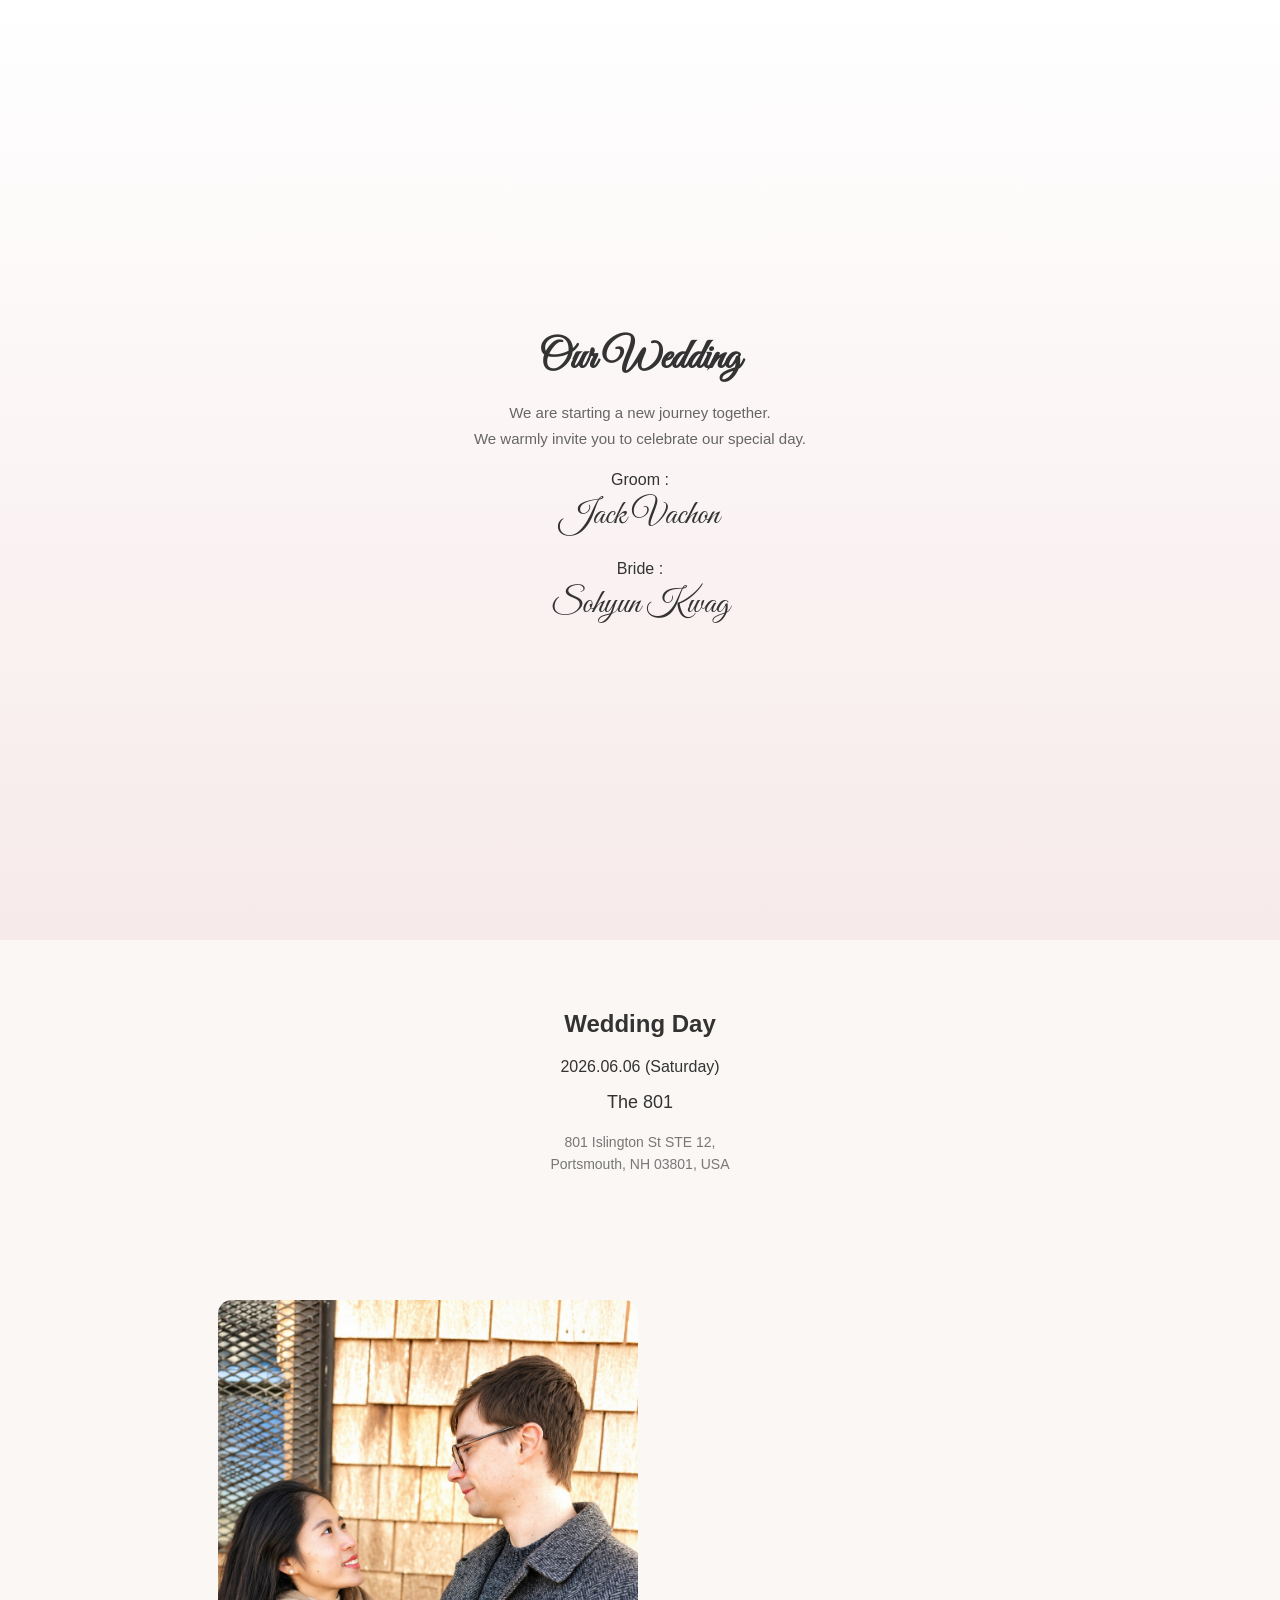
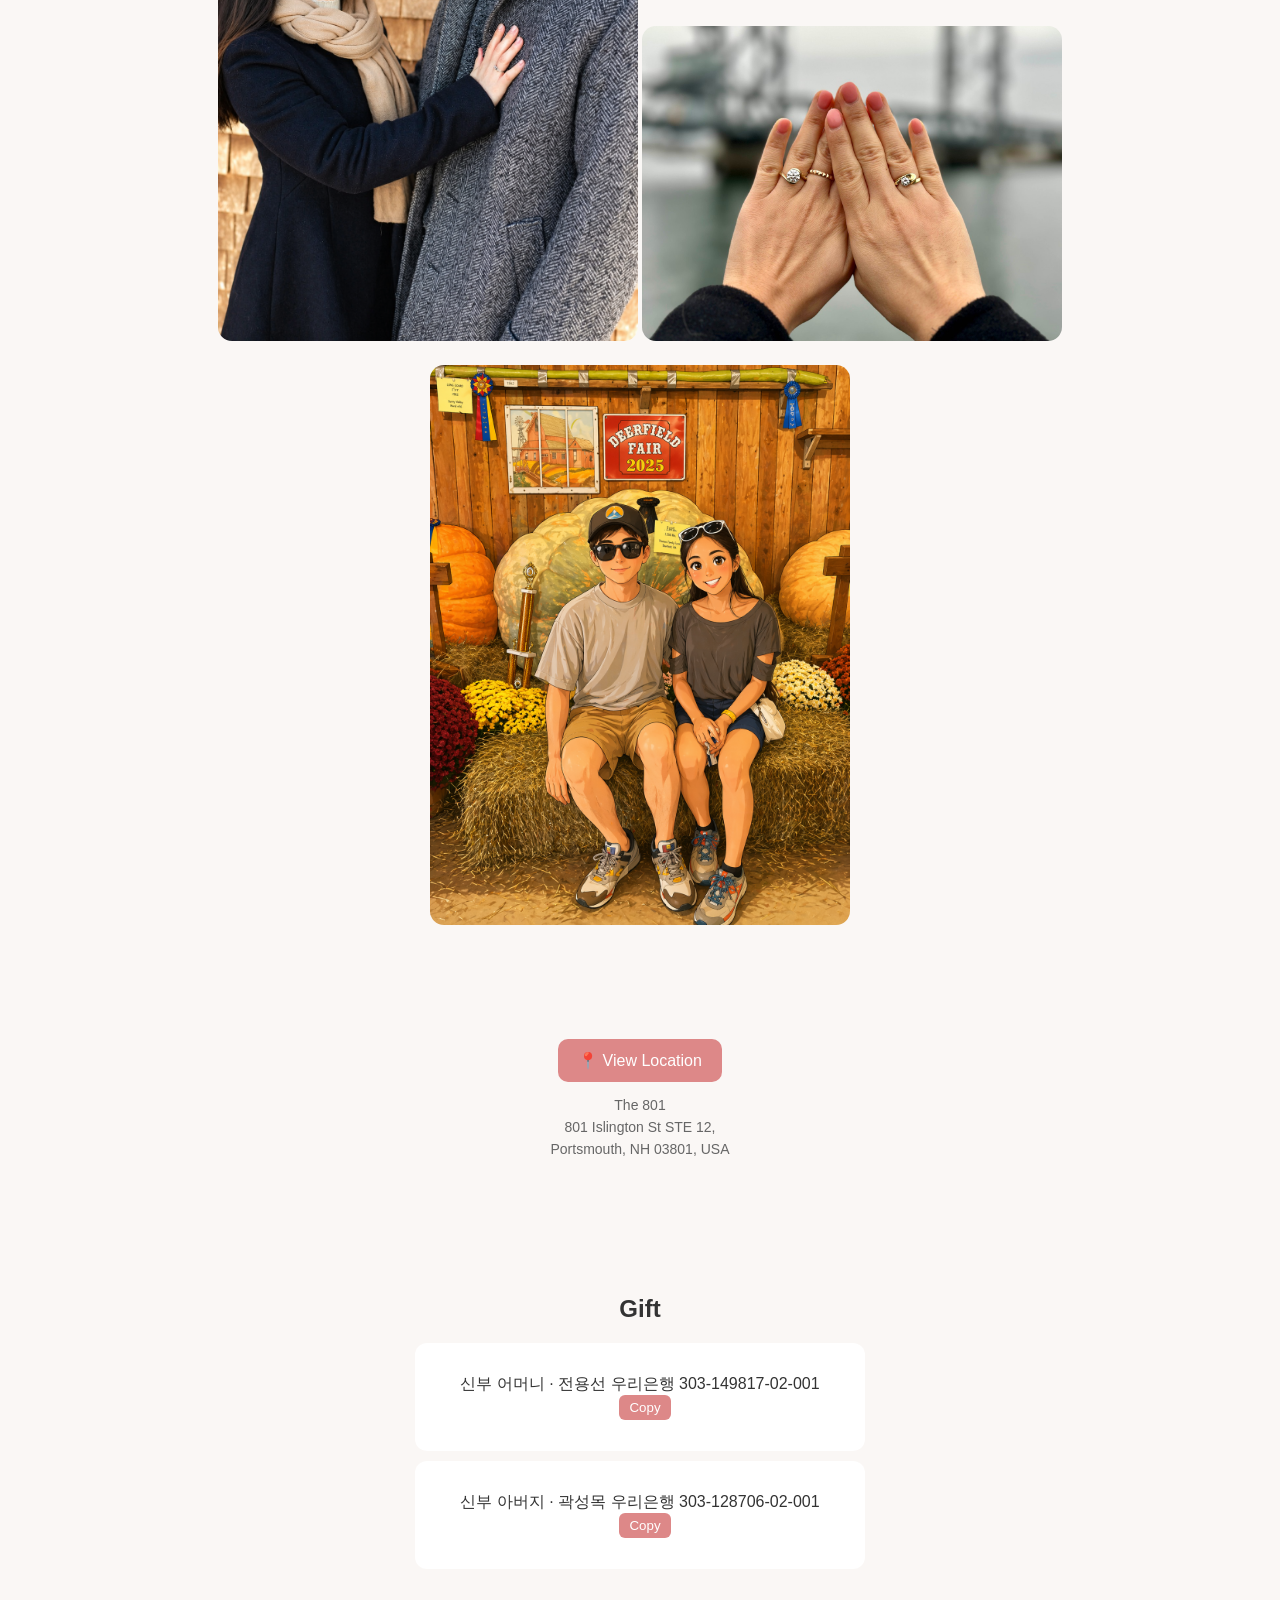
==== index.html @ 5848651d "change picture" ====
<!DOCTYPE html>
<html lang="ko">
<head>
  <meta charset="UTF-8">
  <meta name="viewport" content="width=device-width, initial-scale=1.0">
  <title>Wedding Invitation</title>

  <!-- Fonts -->
  <link href="https://fonts.googleapis.com/css2?family=Great+Vibes&family=Playfair+Display&display=swap" rel="stylesheet">

  <link rel="stylesheet" href="style.css">
</head>

<body>

  <!-- HERO -->
  <section class="hero">
    <div class="hero-content">
      <h1 class="script">Our Wedding</h1>

      <p class="invite-text">
        We are starting a new journey together.<br>
        We warmly invite you to celebrate our special day.
      </p>

      <p class="names">
        Groom : <span class="eng-name">Jack Vachon</span><br>
        Bride : <span class="eng-name">Sohyun Kwag</span>
      </p>
    </div>
  </section>

  <!-- INFO -->
  <section class="section">
    <h2>Wedding Day</h2>
    <p class="date">2026.06.06 (Saturday)</p>
    <p class="place">The 801</p>
    <p class="address">
      801 Islington St STE 12,<br>
      Portsmouth, NH 03801, USA
    </p>
  </section>

  <!-- GALLERY -->
  <section class="section gallery">
    <img src="images/jacknsohyun2.png">
    <img src="images/sohyun ring.jpg">
    <img src="images/AI character.png">
  </section>

  <!-- MAP -->
  <section class="section">
    <a class="btn"
       href="https://maps.app.goo.gl/zrXBLZzSwCyiSZcTA"
       target="_blank">
      📍 View Location
    </a>
    <p class="map-text">
      The 801<br>
      801 Islington St STE 12,<br>
      Portsmouth, NH 03801, USA
    </p>
  </section>

  <!-- BANK -->
  <section class="section bank">

    <h2>Gift</h2>

    <div class="card">
      <p>신부 어머니 · 전용선 우리은행 303-149817-02-001
        <button onclick="copyText('전용선 우리은행 303-149817-02-001')">Copy</button>
      </p>
    </div>

    <div class="card">
      <p>신부 아버지 · 곽성목 우리은행 303-128706-02-001
        <button onclick="copyText('곽성목 우리은행 303-128706-02-001')">Copy</button>
      </p>
    </div>

  </section>

  <!-- SCRIPT -->
  <script>
    function copyText(text) {
      navigator.clipboard.writeText(text)
        .then(() => alert("Copied 💳"));
    }
  </script>

</body>
</html>
---- style.css ----
body {
  margin: 0;
  font-family: -apple-system, sans-serif;
  background: #faf7f5;
  color: #333;
}

/* HERO */
.hero {
  height: 100vh;
  display: flex;
  align-items: center;
  justify-content: center;
  text-align: center;
  background: linear-gradient(to bottom, #fff, #f7eaea);
  padding: 20px;
}

.script {
  font-family: 'Great Vibes', cursive;
  font-size: 42px;
  margin-bottom: 10px;
}

.invite-text {
  font-size: 15px;
  line-height: 1.7;
  color: #666;
}

/* Names */
.names {
  margin-top: 20px;
  font-size: 16px;
}

.eng-name {
  font-family: 'Great Vibes', cursive;
  font-size: 34px;
  display: block;
  margin: 5px 0;
}

/* Sections */
.section {
  padding: 50px 20px;
  text-align: center;
}

/* Text */
.date {
  font-size: 16px;
  font-weight: 500;
}

.place {
  font-size: 18px;
  margin-top: 5px;
}

.address {
  font-size: 14px;
  color: #777;
  margin-top: 10px;
  line-height: 1.6;
}

/* Gallery */
.gallery img {
  width: 100%;
  max-width: 420px;
  border-radius: 14px;
  margin: 10px 0;
}

/* Button */
.btn {
  display: inline-block;
  padding: 12px 20px;
  background: #d88;
  color: white;
  border-radius: 10px;
  text-decoration: none;
}

/* Bank */
.bank .card {
  background: #fff;
  padding: 15px;
  margin: 10px auto;
  border-radius: 12px;
  max-width: 420px;
}

.bank button {
  margin-left: 10px;
  padding: 5px 10px;
  border: none;
  background: #d88;
  color: white;
  border-radius: 6px;
}

.map-text {
  margin-top: 12px;
  font-size: 14px;
  color: #666;
  line-height: 1.6;
}
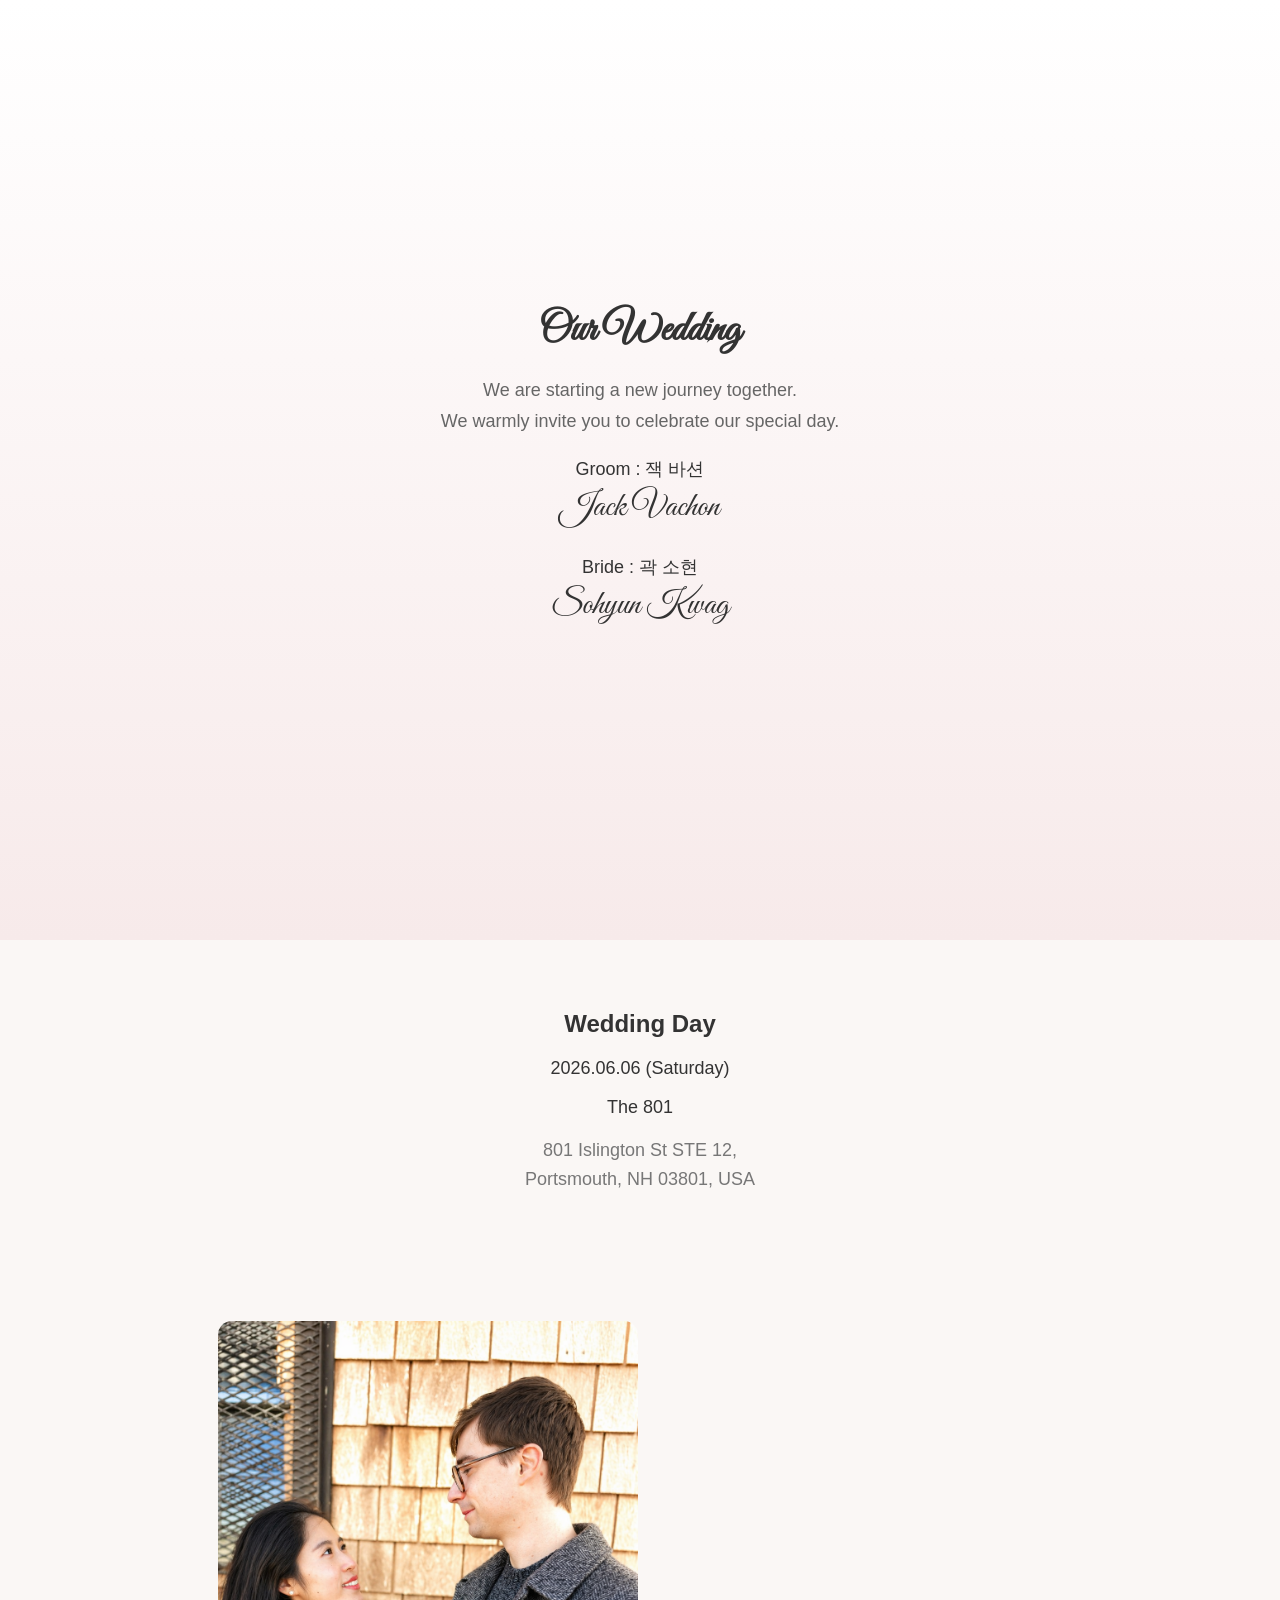
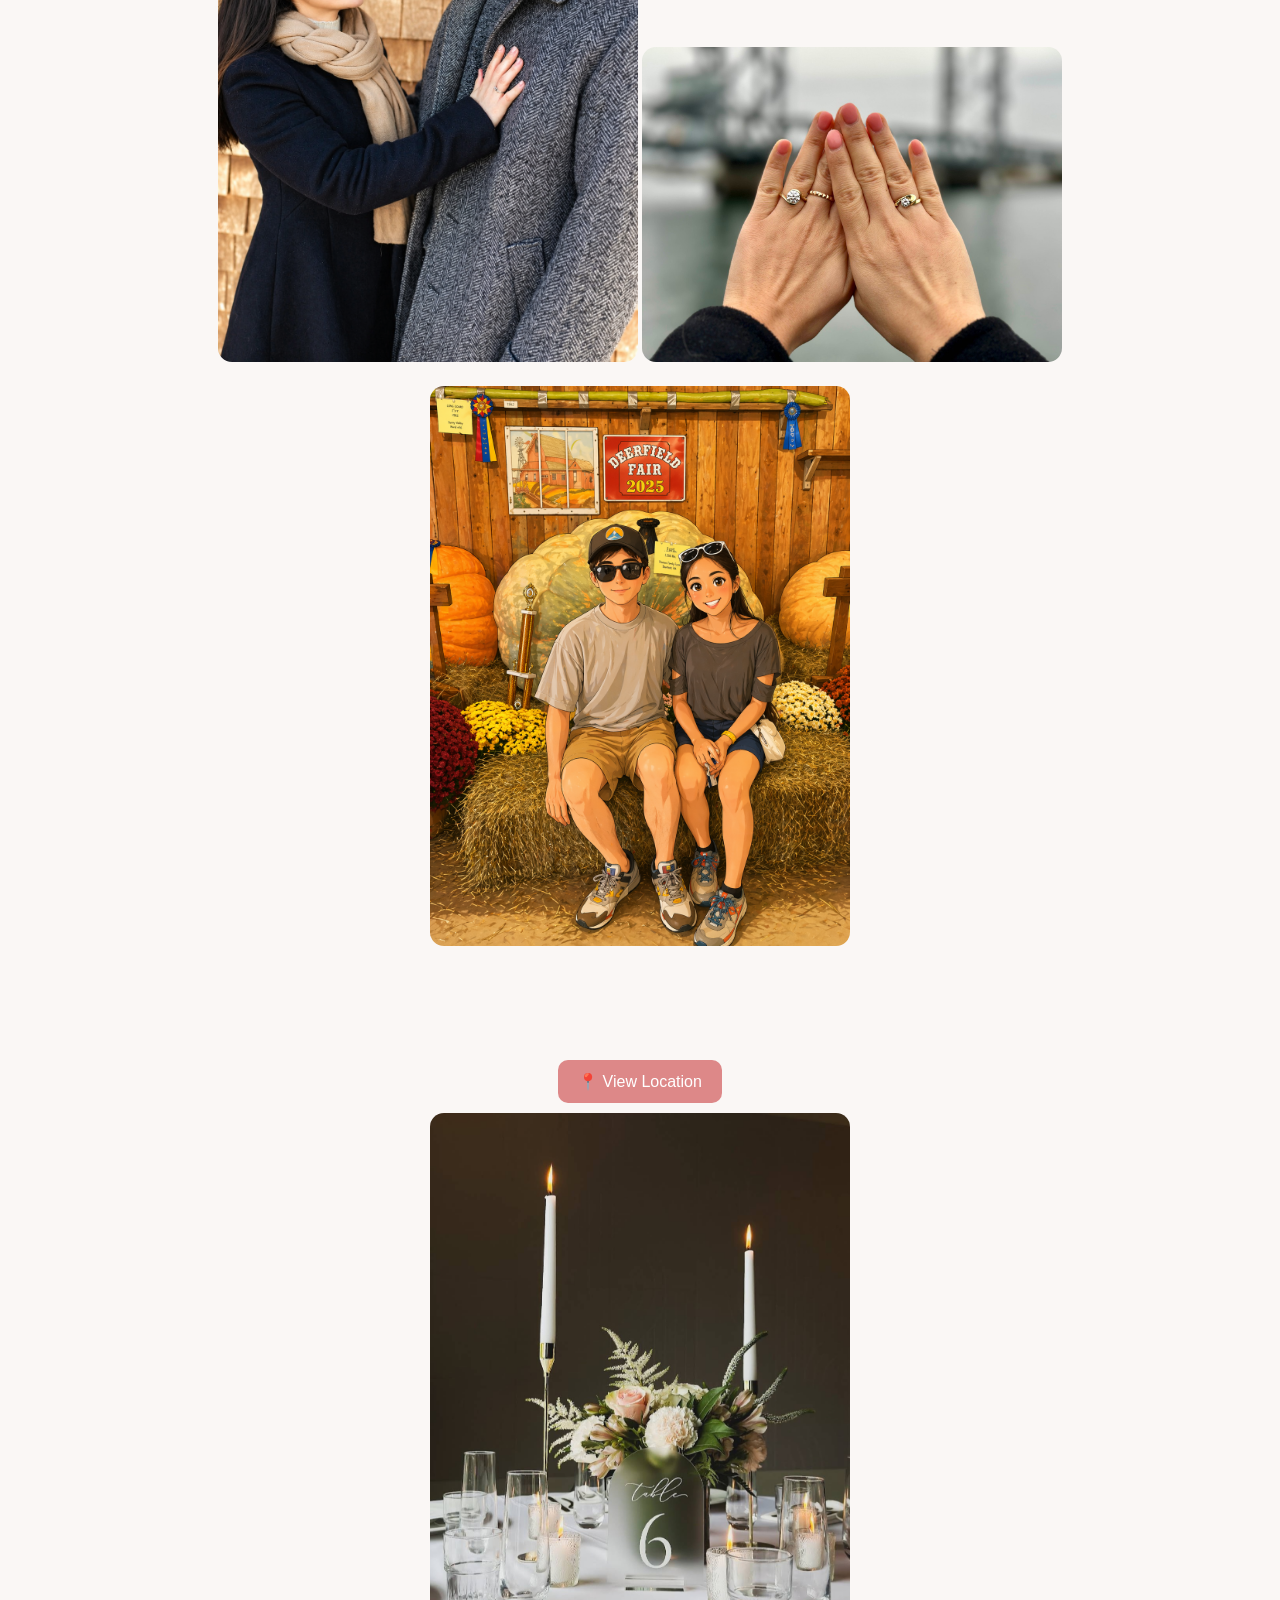
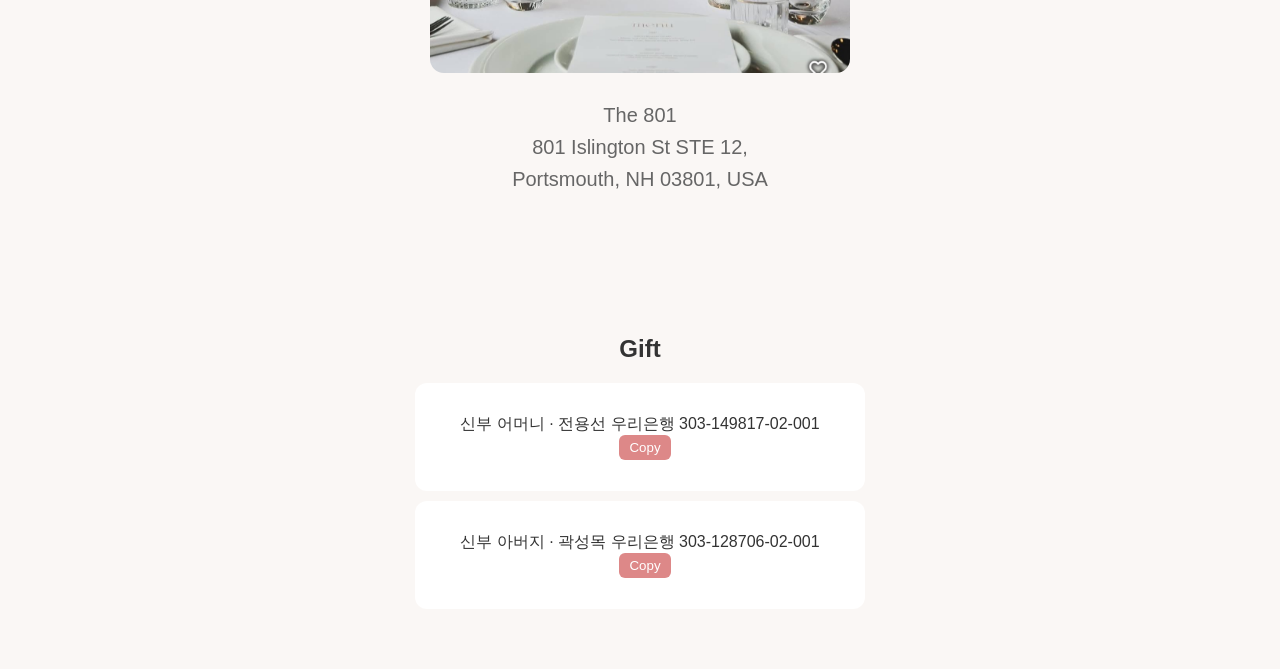
==== commit 2f0e1e9f: "change picture" ====
--- a/index.html
+++ b/index.html
@@ -24,8 +24,8 @@
       </p>
 
       <p class="names">
-        Groom : <span class="eng-name">Jack Vachon</span><br>
-        Bride : <span class="eng-name">Sohyun Kwag</span>
+        Groom : 잭 바션<span class="eng-name">Jack Vachon</span><br>
+        Bride :  곽 소현<span class="eng-name">Sohyun Kwag</span><br>
       </p>
     </div>
   </section>
@@ -55,6 +55,11 @@
        target="_blank">
       📍 View Location
     </a>
+ <!-- 이미지 2장 추가 -->
+  <div class="gallery">
+    <img src="images/the801-1.jpg">
+  </div>
+
     <p class="map-text">
       The 801<br>
       801 Islington St STE 12,<br>
--- a/style.css
+++ b/style.css
@@ -23,7 +23,7 @@
 }
 
 .invite-text {
-  font-size: 15px;
+  font-size: 18px;
   line-height: 1.7;
   color: #666;
 }
@@ -31,7 +31,7 @@
 /* Names */
 .names {
   margin-top: 20px;
-  font-size: 16px;
+  font-size: 18px;
 }
 
 .eng-name {
@@ -49,7 +49,7 @@
 
 /* Text */
 .date {
-  font-size: 16px;
+  font-size: 18px;
   font-weight: 500;
 }
 
@@ -59,7 +59,7 @@
 }
 
 .address {
-  font-size: 14px;
+  font-size: 18px;
   color: #777;
   margin-top: 10px;
   line-height: 1.6;
@@ -103,7 +103,21 @@
 
 .map-text {
   margin-top: 12px;
-  font-size: 14px;
+  font-size: 20px;
   color: #666;
   line-height: 1.6;
+}
+
+.map-images {
+  display: flex;
+  gap: 10px;
+  margin: 15px 0;
+  text-align: center;
+}
+
+.map-img img {
+  width: 100%;
+  max-width: 420px;
+  border-radius: 14px;
+  margin: 10px 0;
 }
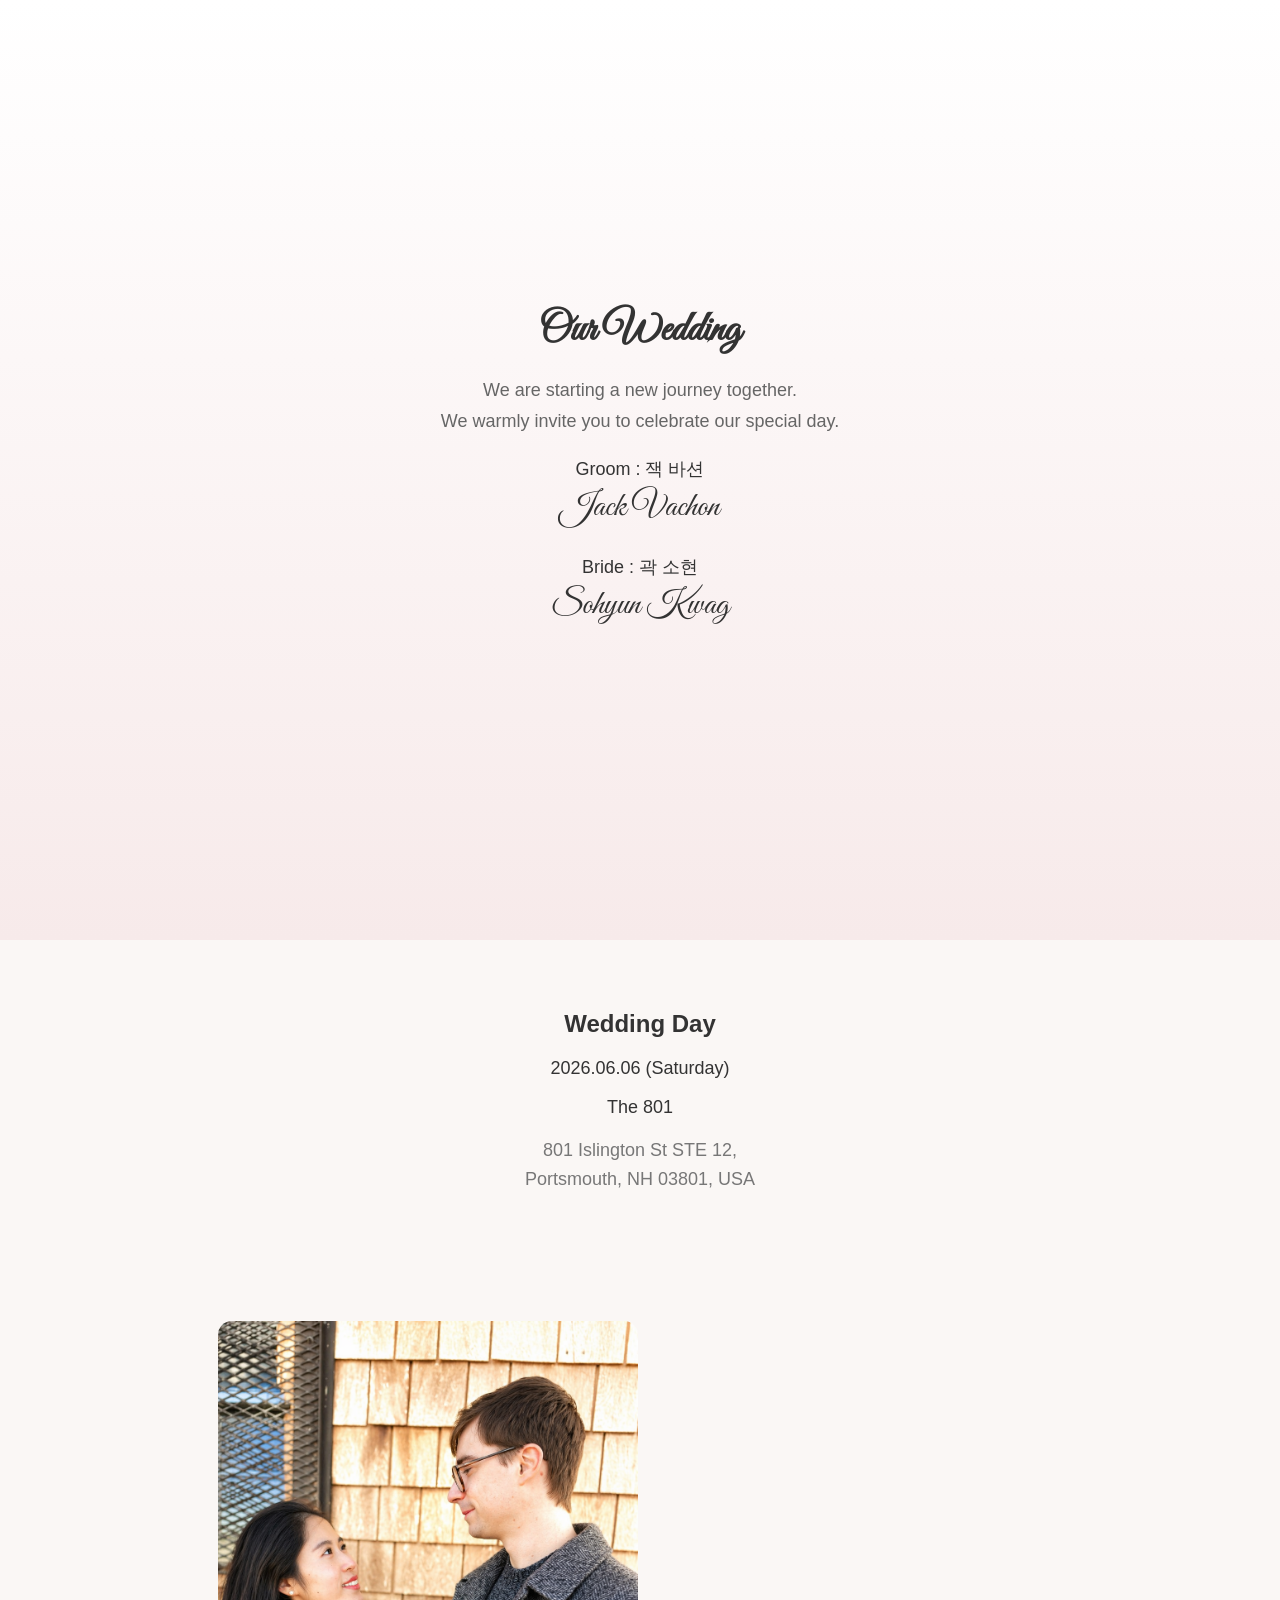
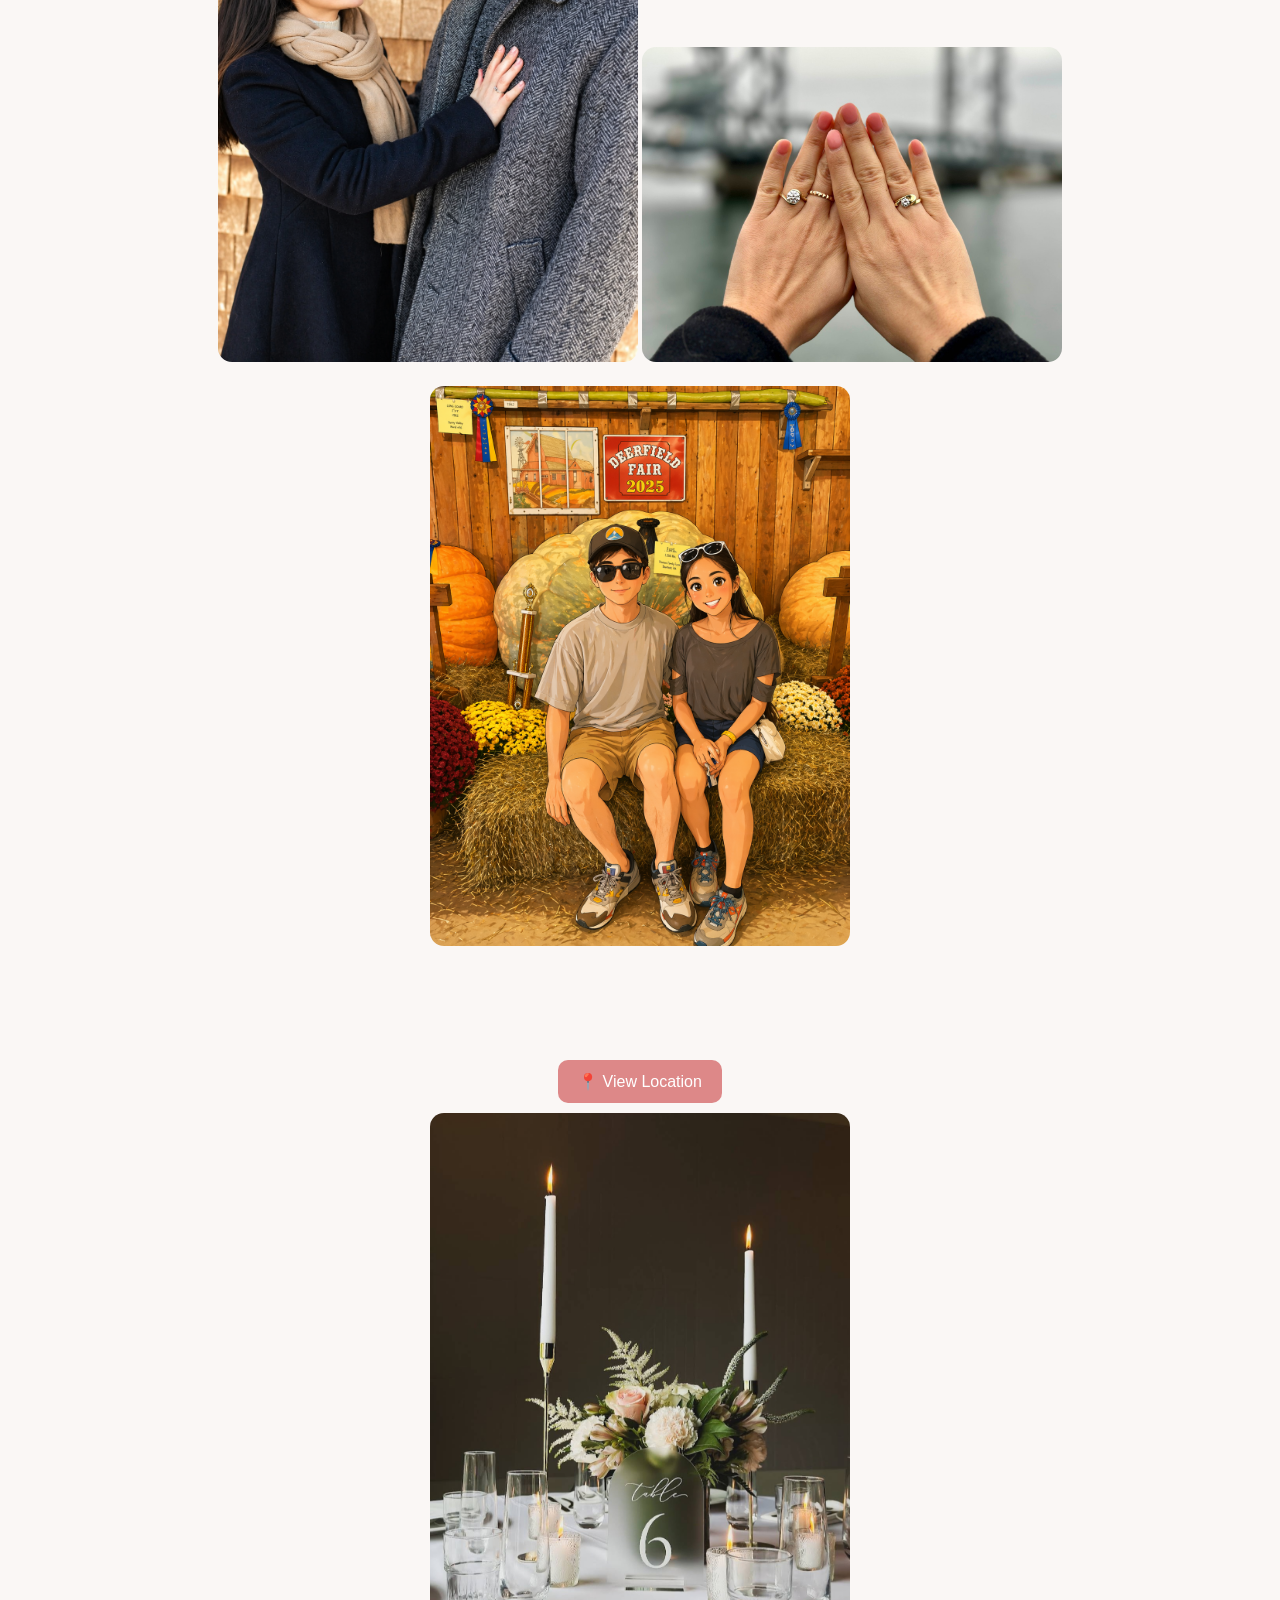
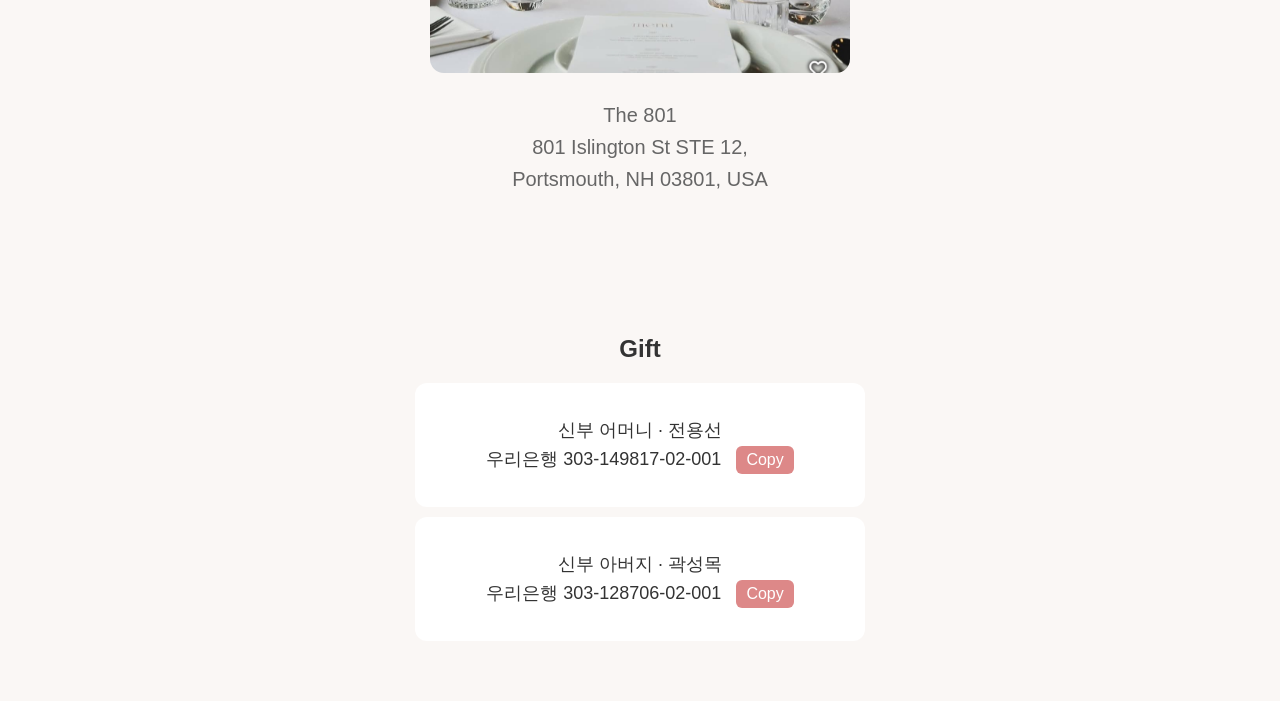
==== commit e5c55083: "bank text" ====
--- a/index.html
+++ b/index.html
@@ -73,14 +73,14 @@
     <h2>Gift</h2>
 
     <div class="card">
-      <p>신부 어머니 · 전용선 우리은행 303-149817-02-001
-        <button onclick="copyText('전용선 우리은행 303-149817-02-001')">Copy</button>
+      <p>신부 어머니 · 전용선 <br>우리은행 303-149817-02-001
+        <button onclick="copyText('우리은행 303-149817-02-001')">Copy</button>
       </p>
     </div>
 
     <div class="card">
-      <p>신부 아버지 · 곽성목 우리은행 303-128706-02-001
-        <button onclick="copyText('곽성목 우리은행 303-128706-02-001')">Copy</button>
+      <p>신부 아버지 · 곽성목 <br>우리은행 303-128706-02-001
+        <button onclick="copyText('우리은행 303-128706-02-001')">Copy</button>
       </p>
     </div>
 
--- a/style.css
+++ b/style.css
@@ -92,6 +92,11 @@
   max-width: 420px;
 }
 
+.bank .card p {
+  font-size: clamp(14px, 2.5vw, 18px); /* 👈 추가 */
+  line-height: 1.6; /* 👈 가독성 */
+}
+
 .bank button {
   margin-left: 10px;
   padding: 5px 10px;
@@ -99,6 +104,7 @@
   background: #d88;
   color: white;
   border-radius: 6px;
+  font-size: clamp(12px, 2vw, 16px); /* 👈 추가 */
 }
 
 .map-text {
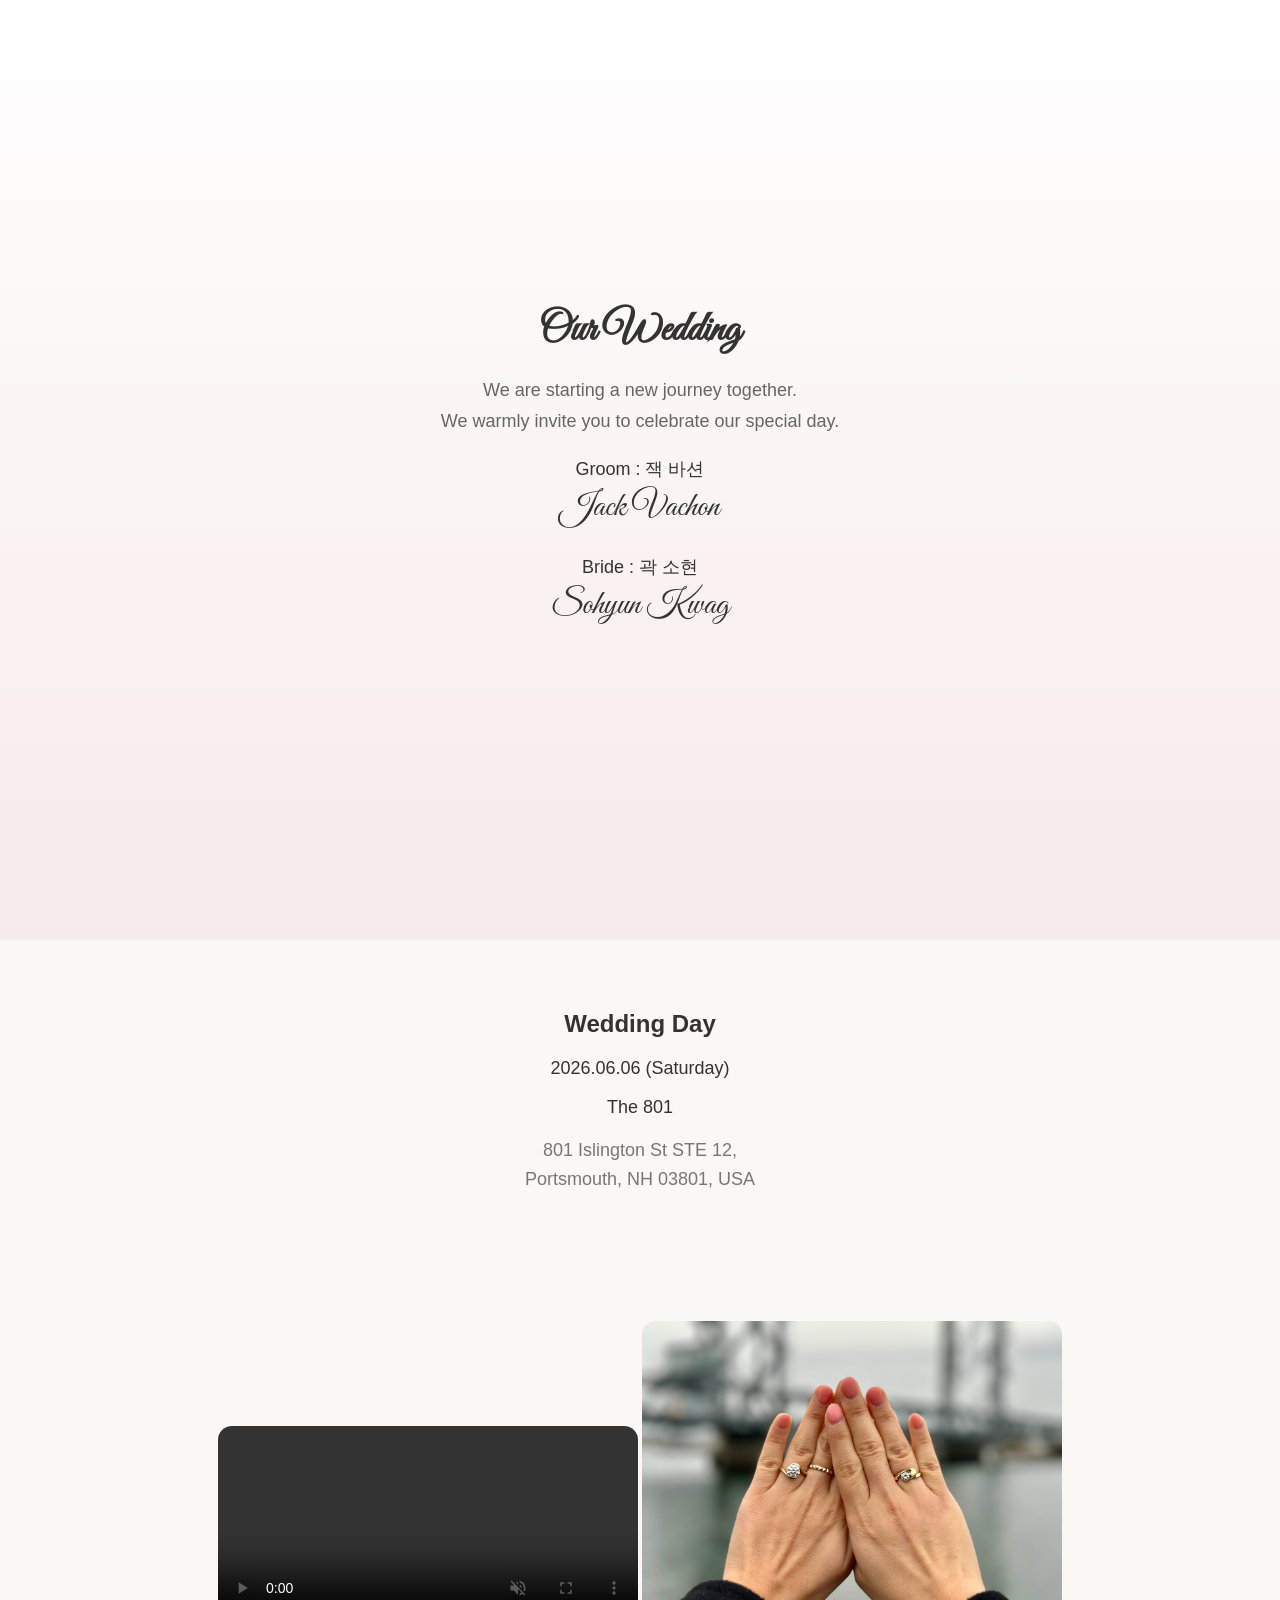
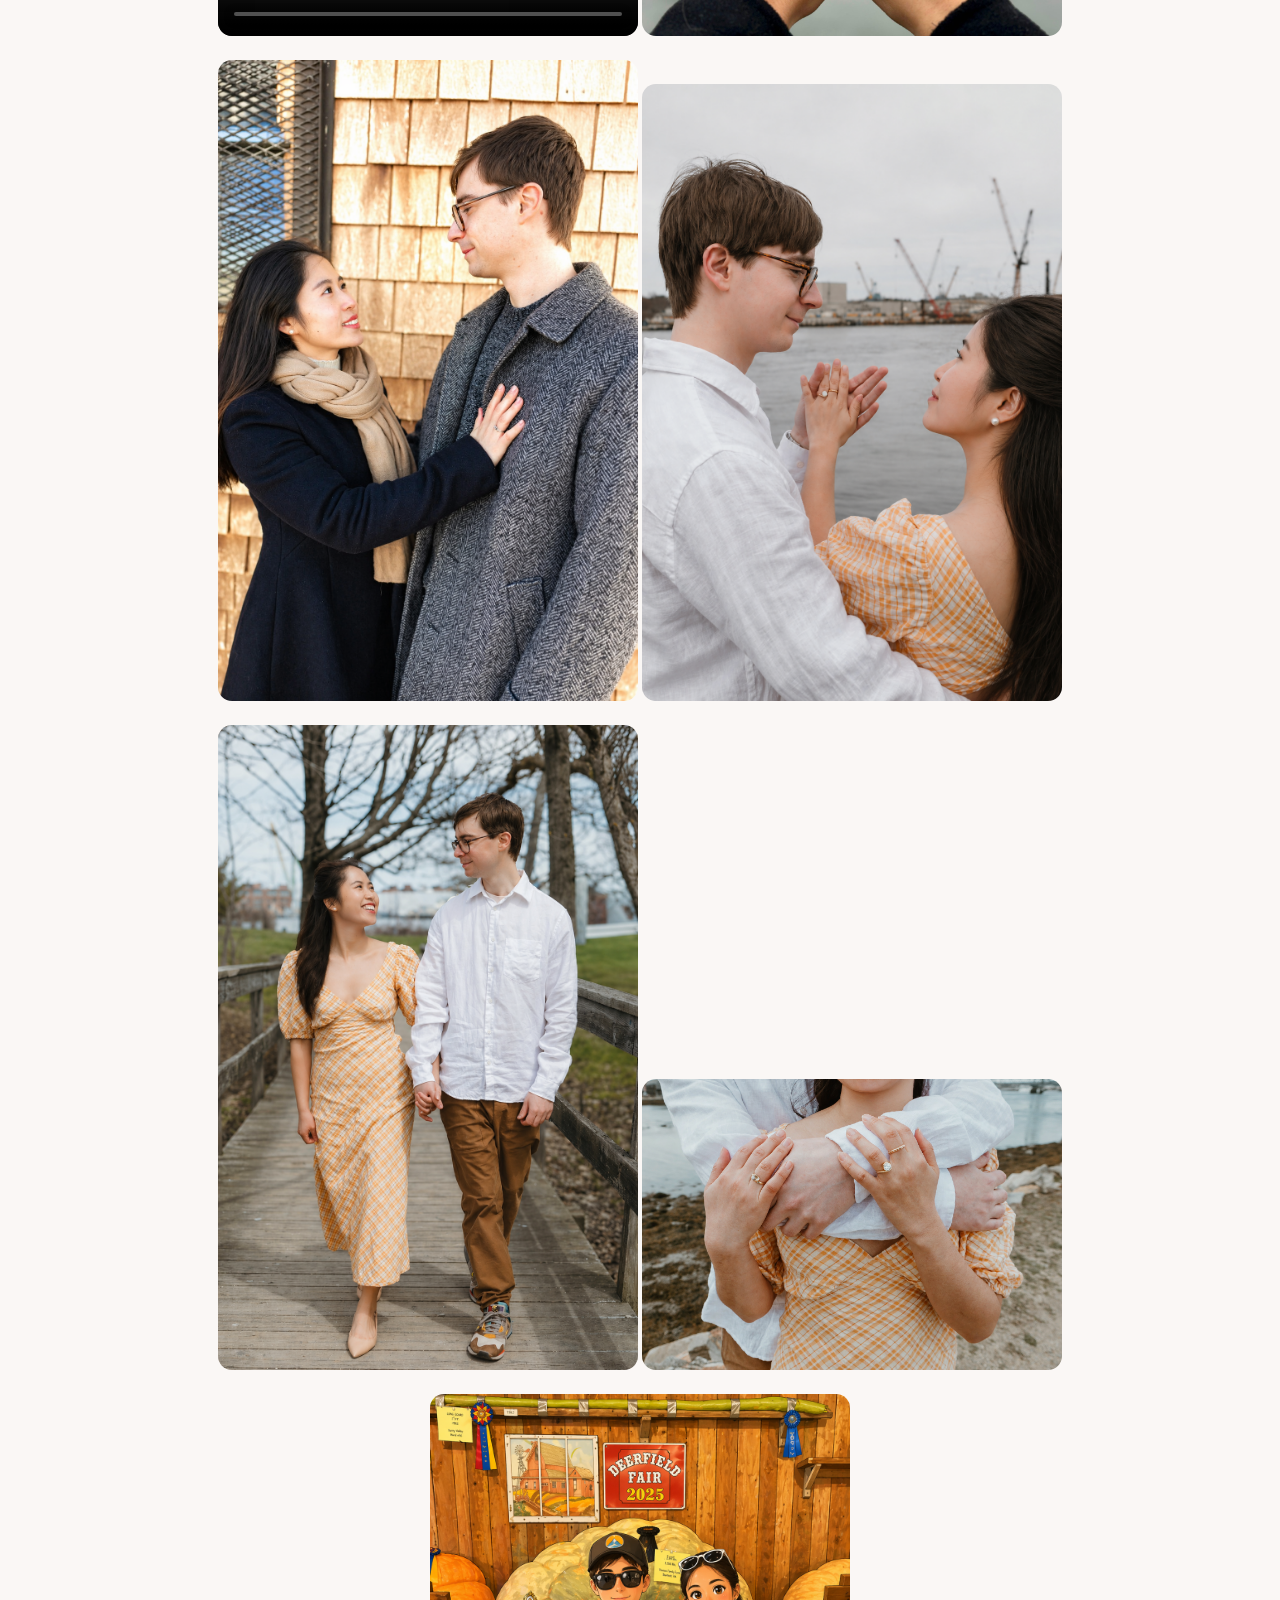
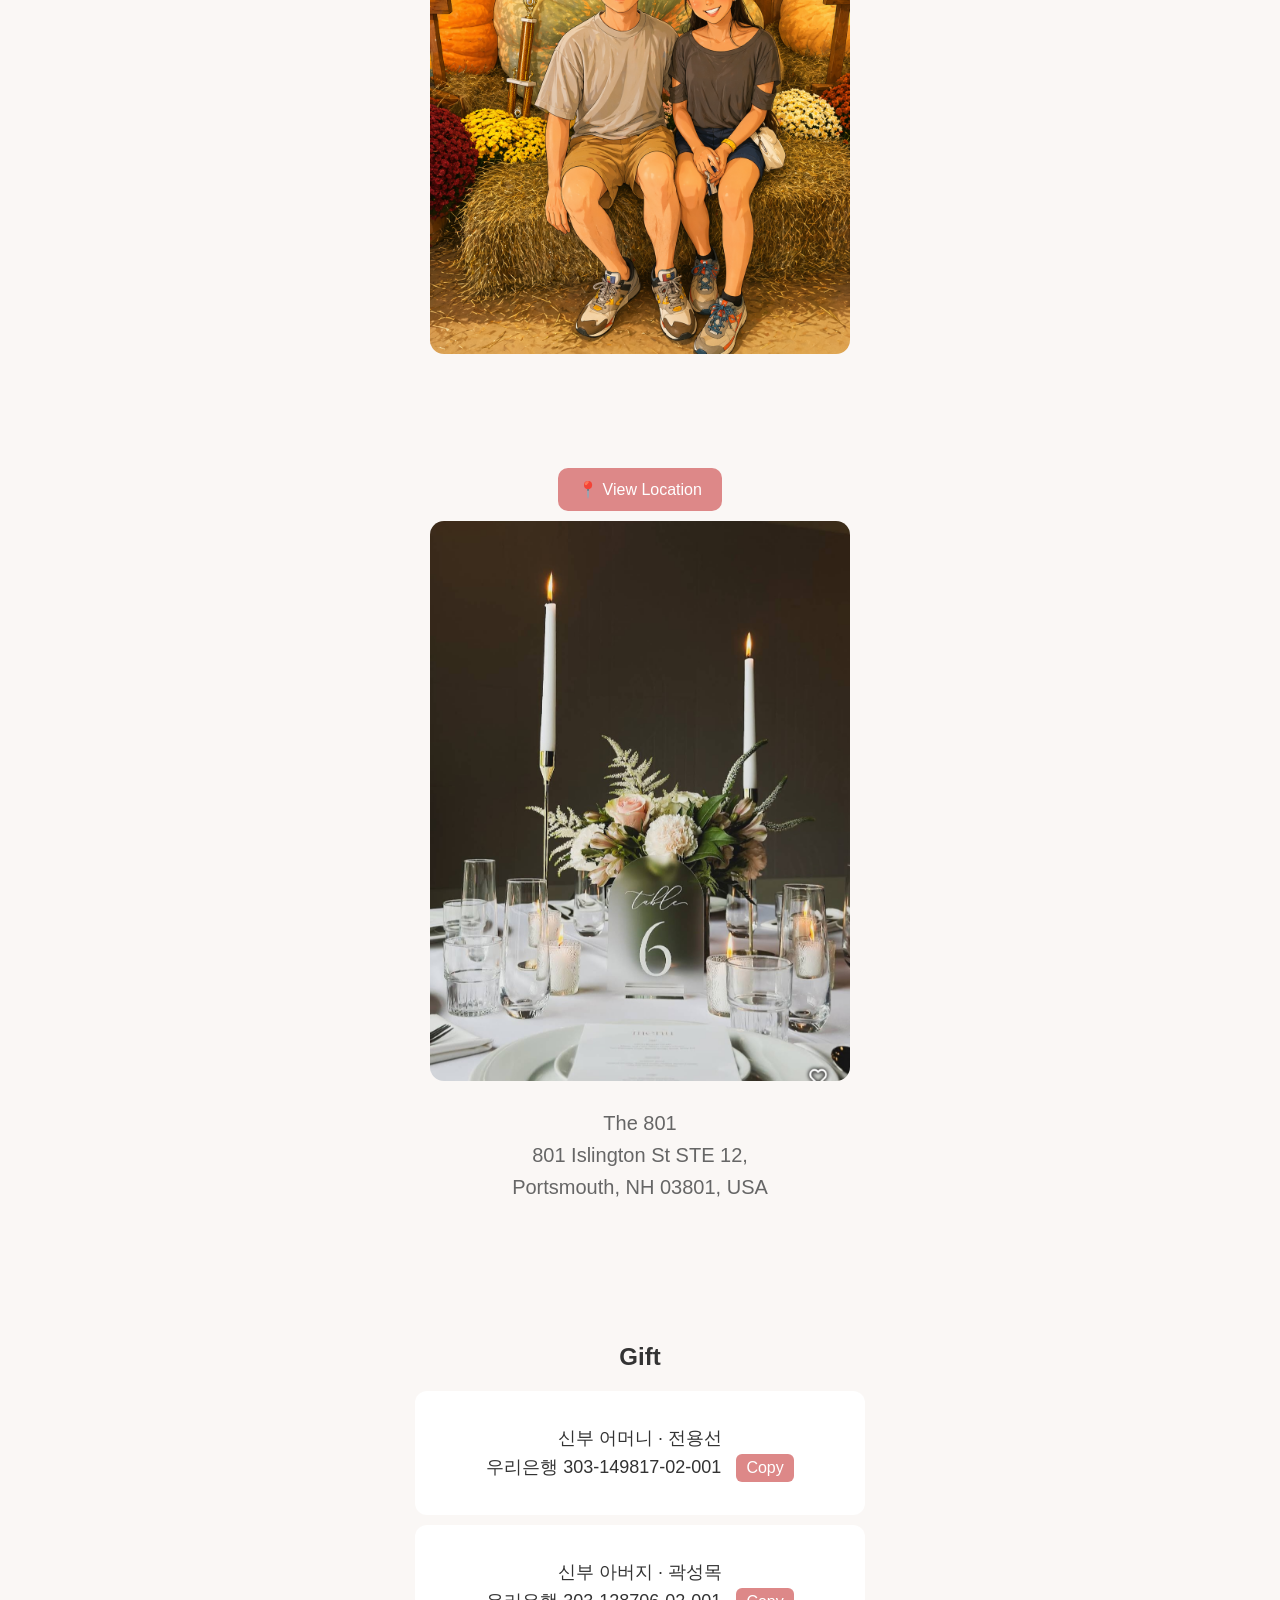
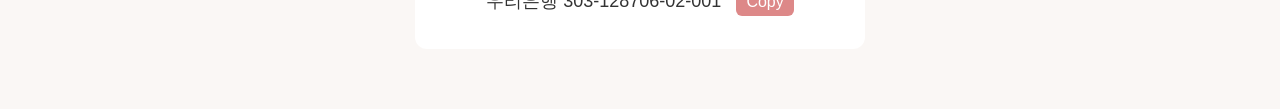
==== commit e8b133c9: "add video" ====
--- a/index.html
+++ b/index.html
@@ -25,7 +25,7 @@
 
       <p class="names">
         Groom : 잭 바션<span class="eng-name">Jack Vachon</span><br>
-        Bride :  곽 소현<span class="eng-name">Sohyun Kwag</span><br>
+        Bride : 곽 소현<span class="eng-name">Sohyun Kwag</span><br>
       </p>
     </div>
   </section>
@@ -43,8 +43,15 @@
 
   <!-- GALLERY -->
   <section class="section gallery">
+    <video id="weddingVideo" autoplay muted playsinline controls onclick="this.play()" style="cursor:pointer;">
+      <source src="images/wedding.mp4" type="video/mp4">
+    </video>
+
+    <img src="images/sohyun ring.jpg">
     <img src="images/jacknsohyun2.png">
-    <img src="images/sohyun ring.jpg">
+    <img src="images/2.png">
+    <img src="images/3.png">
+    <img src="images/4.png">
     <img src="images/AI character.png">
   </section>
 
@@ -55,10 +62,10 @@
        target="_blank">
       📍 View Location
     </a>
- <!-- 이미지 2장 추가 -->
-  <div class="gallery">
-    <img src="images/the801-1.jpg">
-  </div>
+
+    <div class="gallery">
+      <img src="images/the801-1.jpg">
+    </div>
 
     <p class="map-text">
       The 801<br>
@@ -86,12 +93,34 @@
 
   </section>
 
+  <!-- 🎵 배경음악 -->
+  <audio id="bgm" loop>
+    <source src="music/wedding.mp3" type="audio/mpeg">
+  </audio>
+
   <!-- SCRIPT -->
   <script>
     function copyText(text) {
       navigator.clipboard.writeText(text)
         .then(() => alert("Copied 💳"));
     }
+
+    const bgm = document.getElementById('bgm');
+    const video = document.getElementById('weddingVideo');
+
+    // 첫 터치 시 배경음악 재생
+    document.addEventListener('click', () => {
+      if (bgm.paused) {
+        bgm.play();
+      }
+    }, { once: true });
+
+    // 영상 터치 시도 음악 시작 (보조)
+    video.addEventListener('click', () => {
+      if (bgm.paused) {
+        bgm.play();
+      }
+    }, { once: true });
   </script>
 
 </body>
--- a/style.css
+++ b/style.css
@@ -66,7 +66,8 @@
 }
 
 /* Gallery */
-.gallery img {
+.gallery img,
+.gallery video {
   width: 100%;
   max-width: 420px;
   border-radius: 14px;
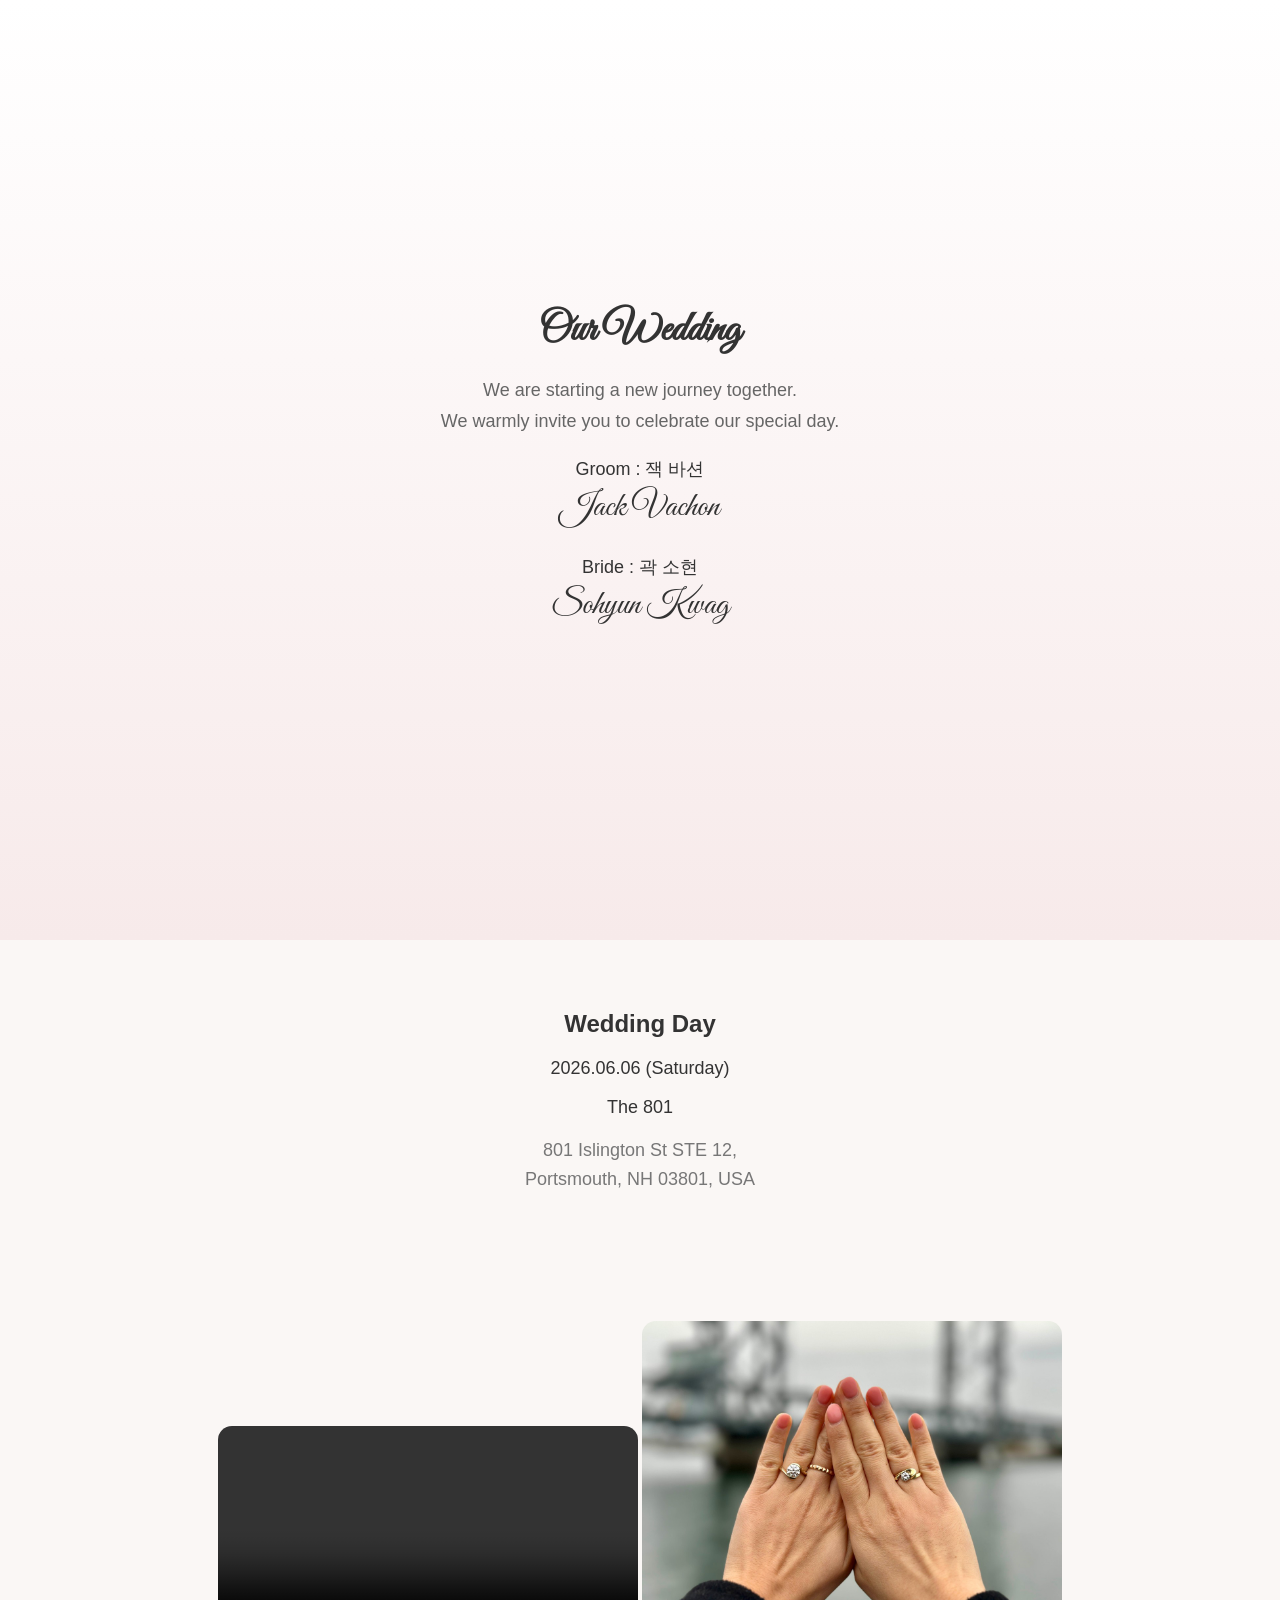
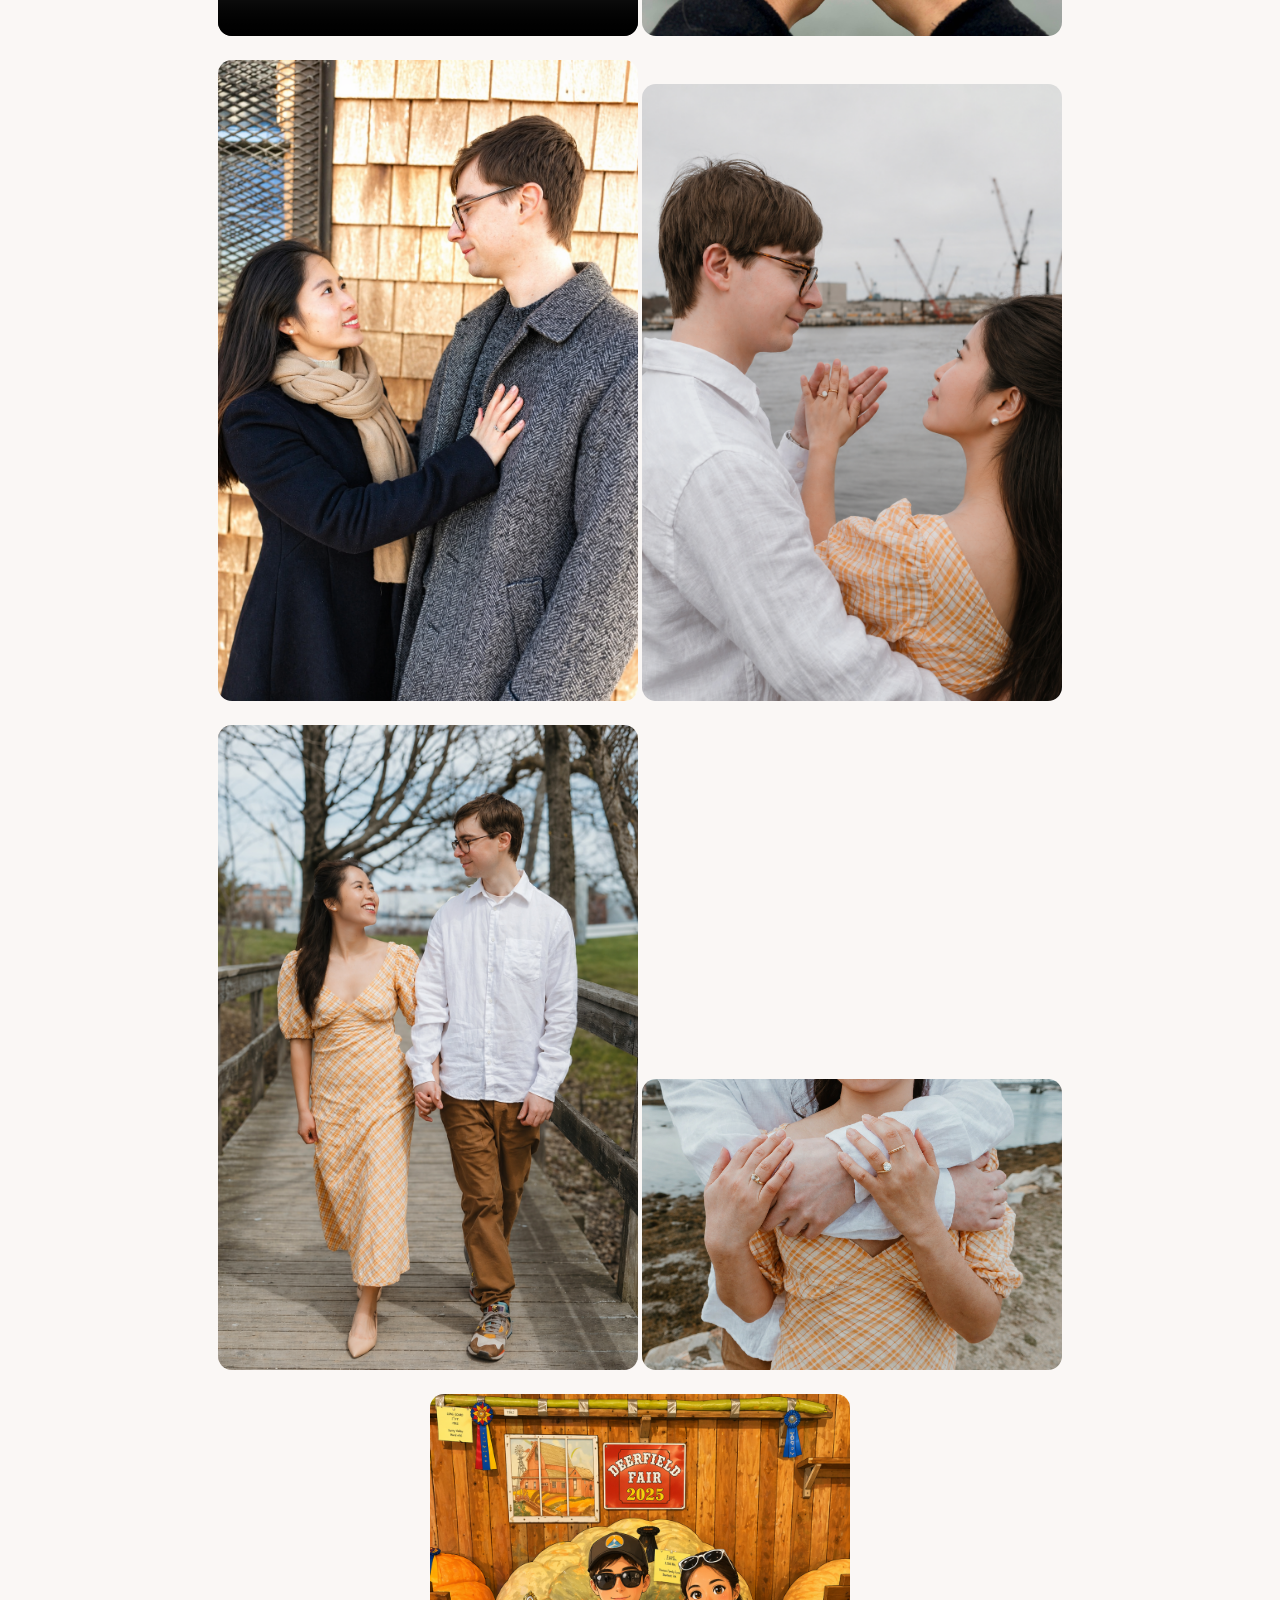
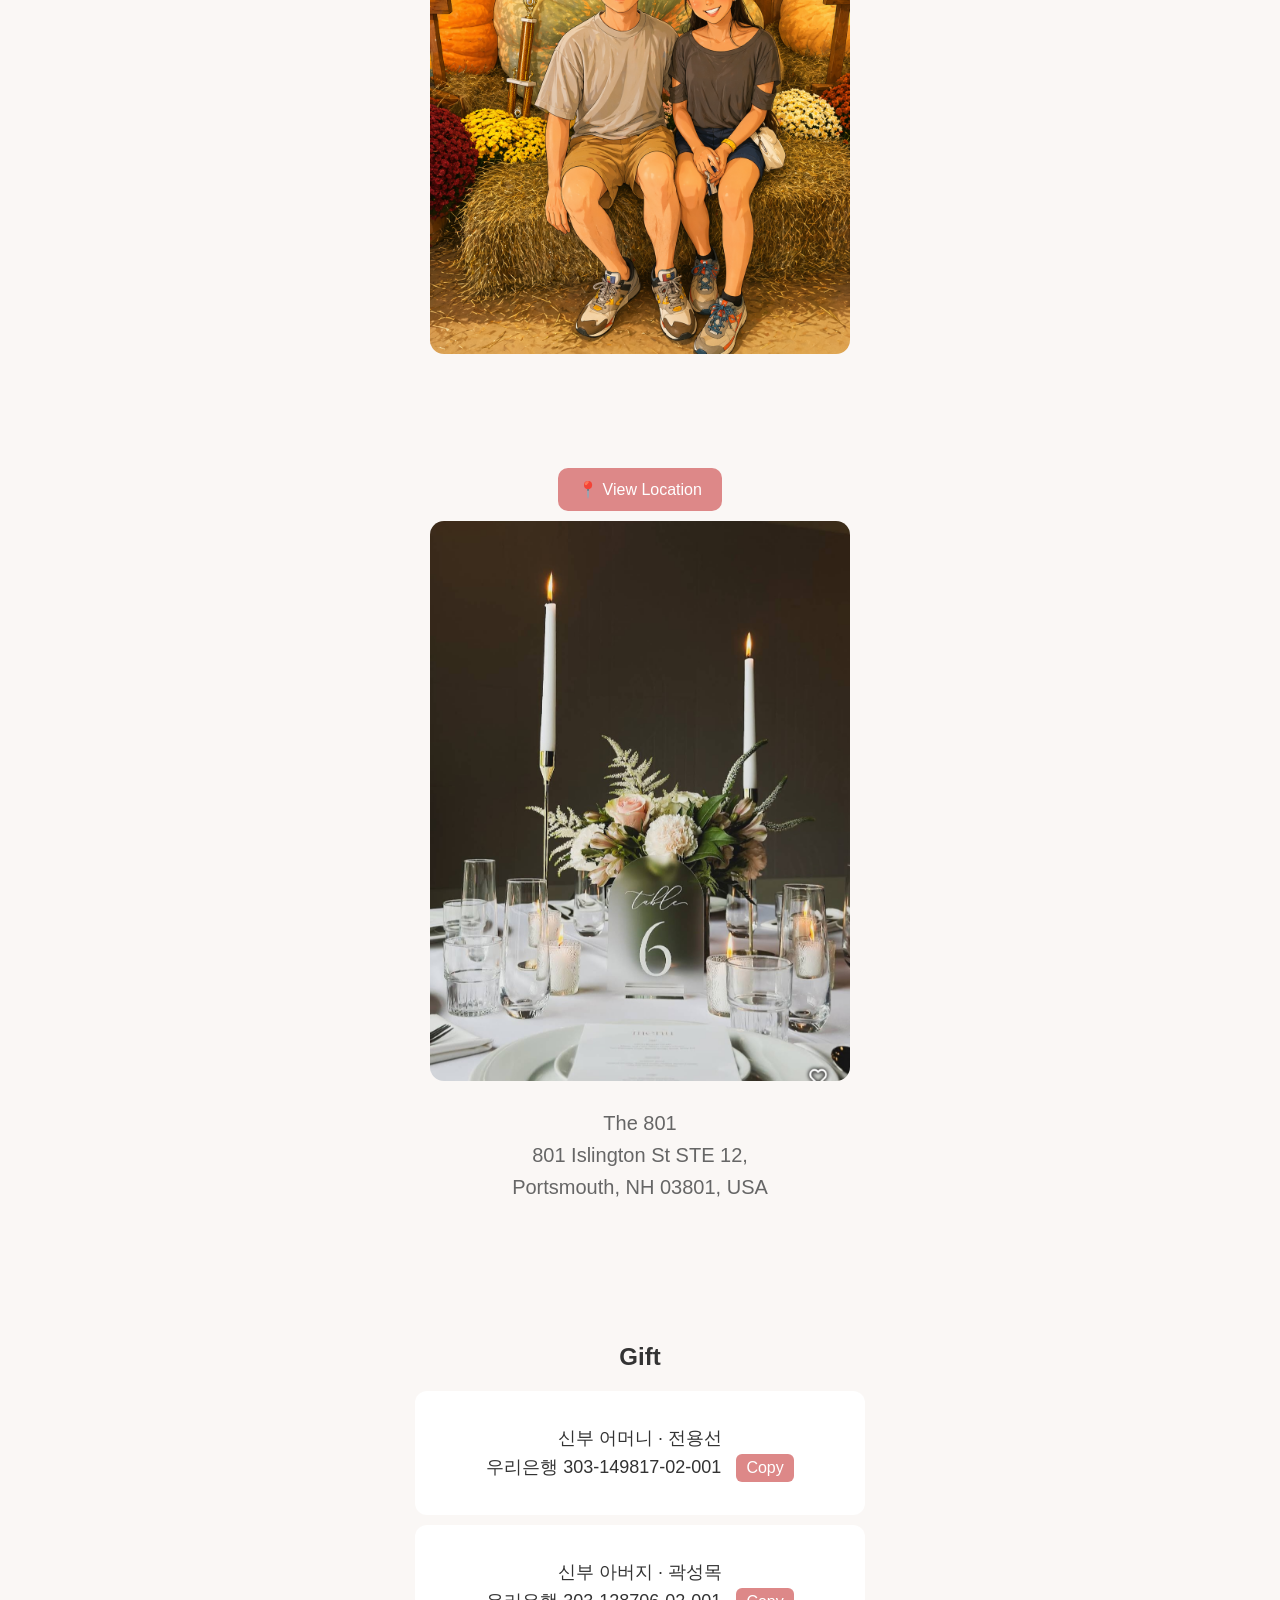
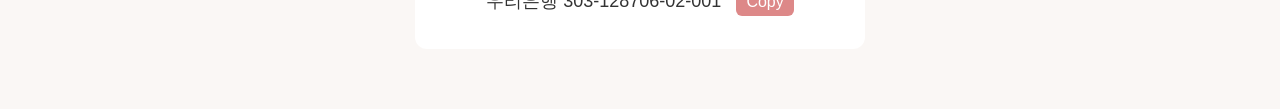
==== commit f37e913e: "auto playing" ====
--- a/index.html
+++ b/index.html
@@ -43,7 +43,7 @@
 
   <!-- GALLERY -->
   <section class="section gallery">
-    <video id="weddingVideo" autoplay muted playsinline controls onclick="this.play()" style="cursor:pointer;">
+    <video id="weddingVideo" autoplay muted playsinline loop controls onclick="this.play()" style="cursor:pointer;">
       <source src="images/wedding.mp4" type="video/mp4">
     </video>
 
@@ -99,29 +99,34 @@
   </audio>
 
   <!-- SCRIPT -->
-  <script>
-    function copyText(text) {
-      navigator.clipboard.writeText(text)
-        .then(() => alert("Copied 💳"));
+<script>
+  function copyText(text) {
+    navigator.clipboard.writeText(text)
+      .then(() => alert("Copied 💳"));
+  }
+
+  const bgm = document.getElementById('bgm');
+  const video = document.getElementById('weddingVideo');
+
+  // 🎬 영상 종료 시 배경음악 자동 재생
+  video.addEventListener('ended', () => {
+    bgm.play();
+  });
+
+  // 👆 첫 사용자 터치 시 배경음악 재생 (모바일 필수 정책 대응)
+  document.addEventListener('click', () => {
+    if (bgm.paused) {
+      bgm.play();
     }
+  }, { once: true });
 
-    const bgm = document.getElementById('bgm');
-    const video = document.getElementById('weddingVideo');
-
-    // 첫 터치 시 배경음악 재생
-    document.addEventListener('click', () => {
-      if (bgm.paused) {
-        bgm.play();
-      }
-    }, { once: true });
-
-    // 영상 터치 시도 음악 시작 (보조)
-    video.addEventListener('click', () => {
-      if (bgm.paused) {
-        bgm.play();
-      }
-    }, { once: true });
-  </script>
+  // 🎬 영상 클릭 시도 음악 재생 (보조 안전장치)
+  video.addEventListener('click', () => {
+    if (bgm.paused) {
+      bgm.play();
+    }
+  }, { once: true });
+</script>
 
 </body>
 </html>
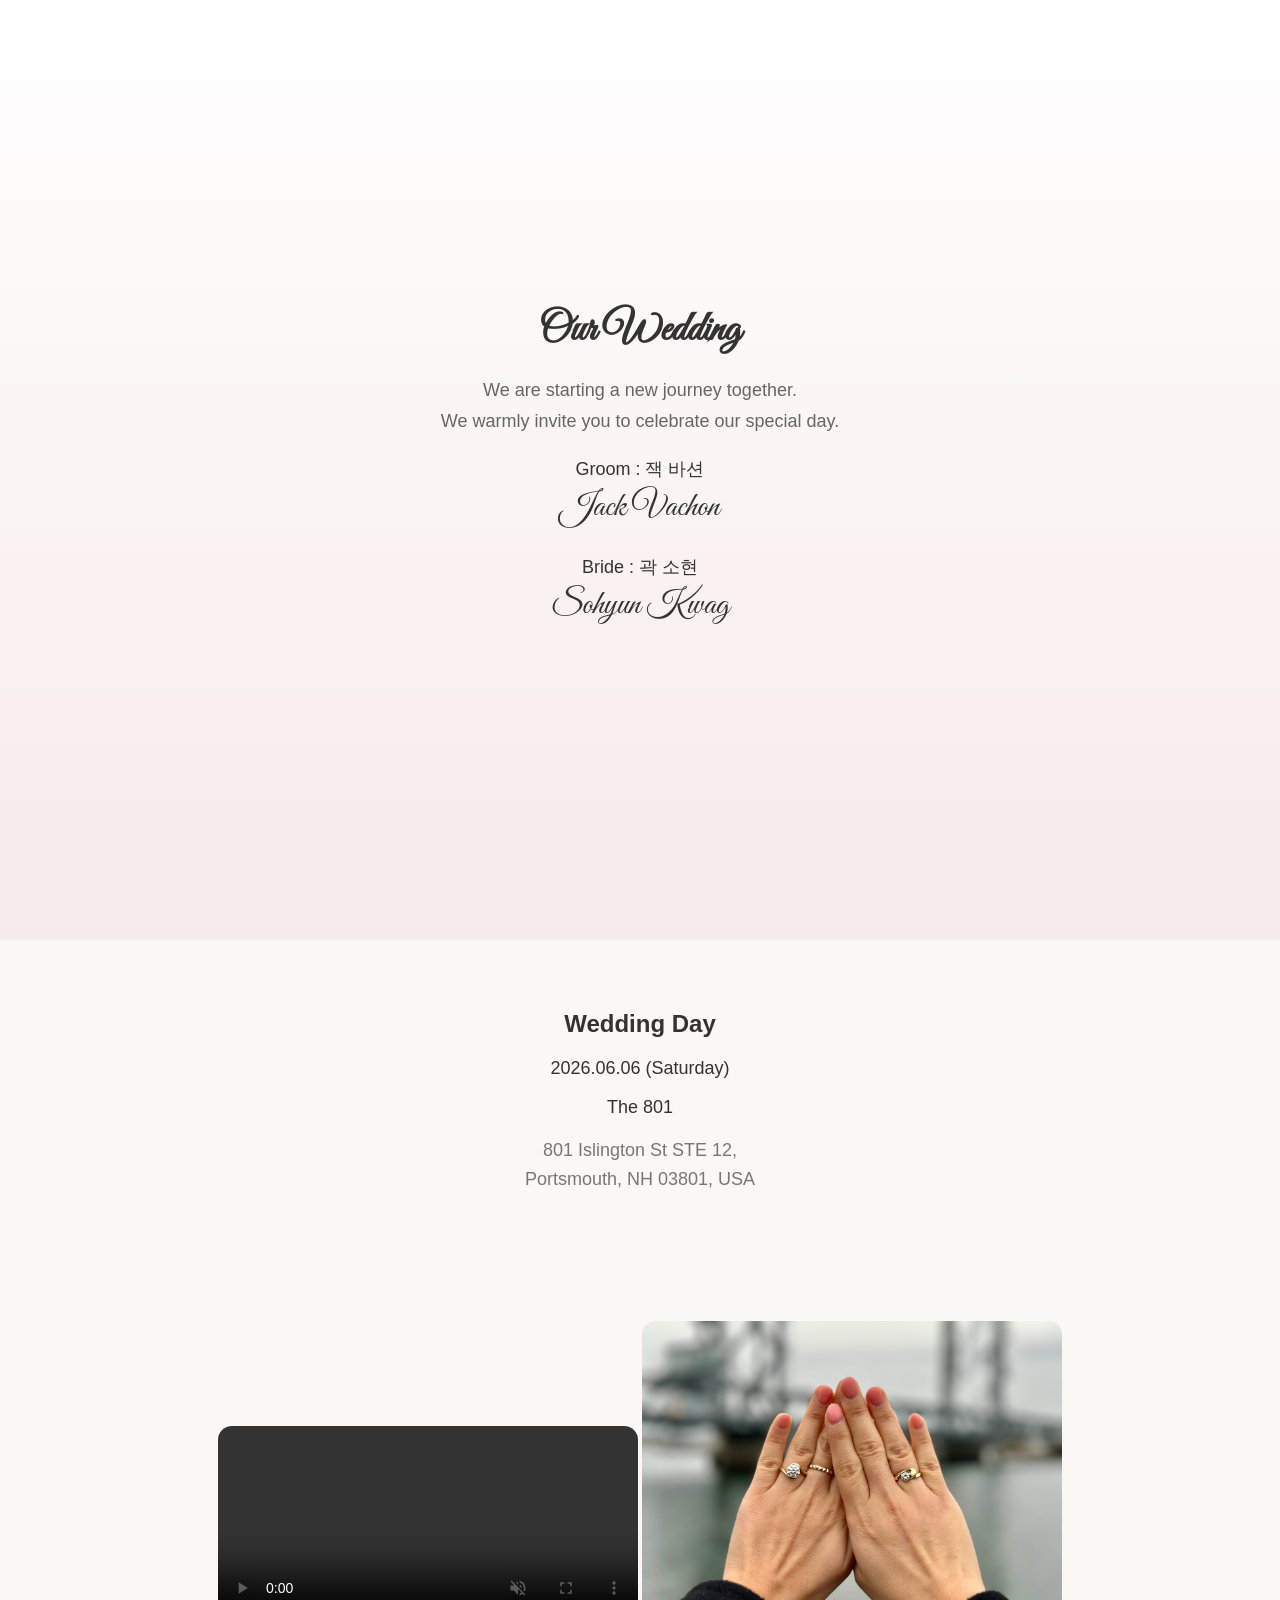
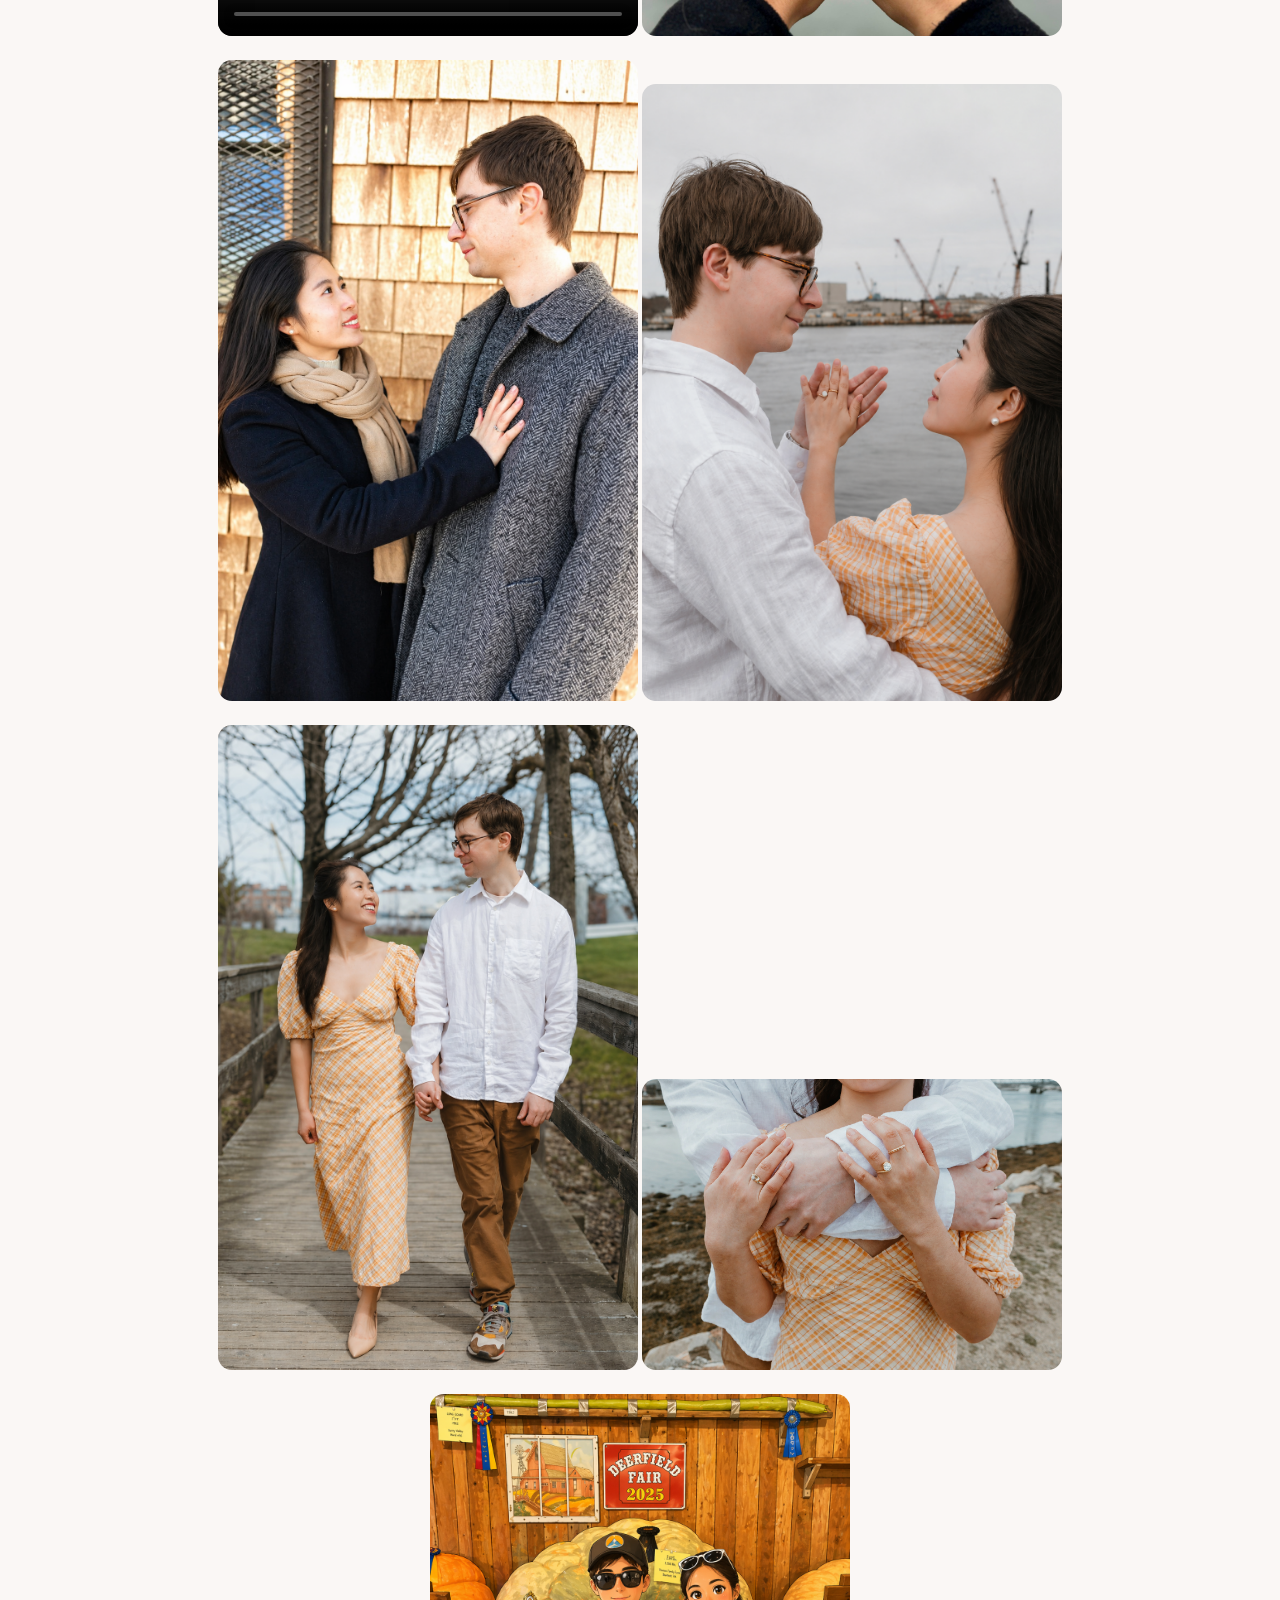
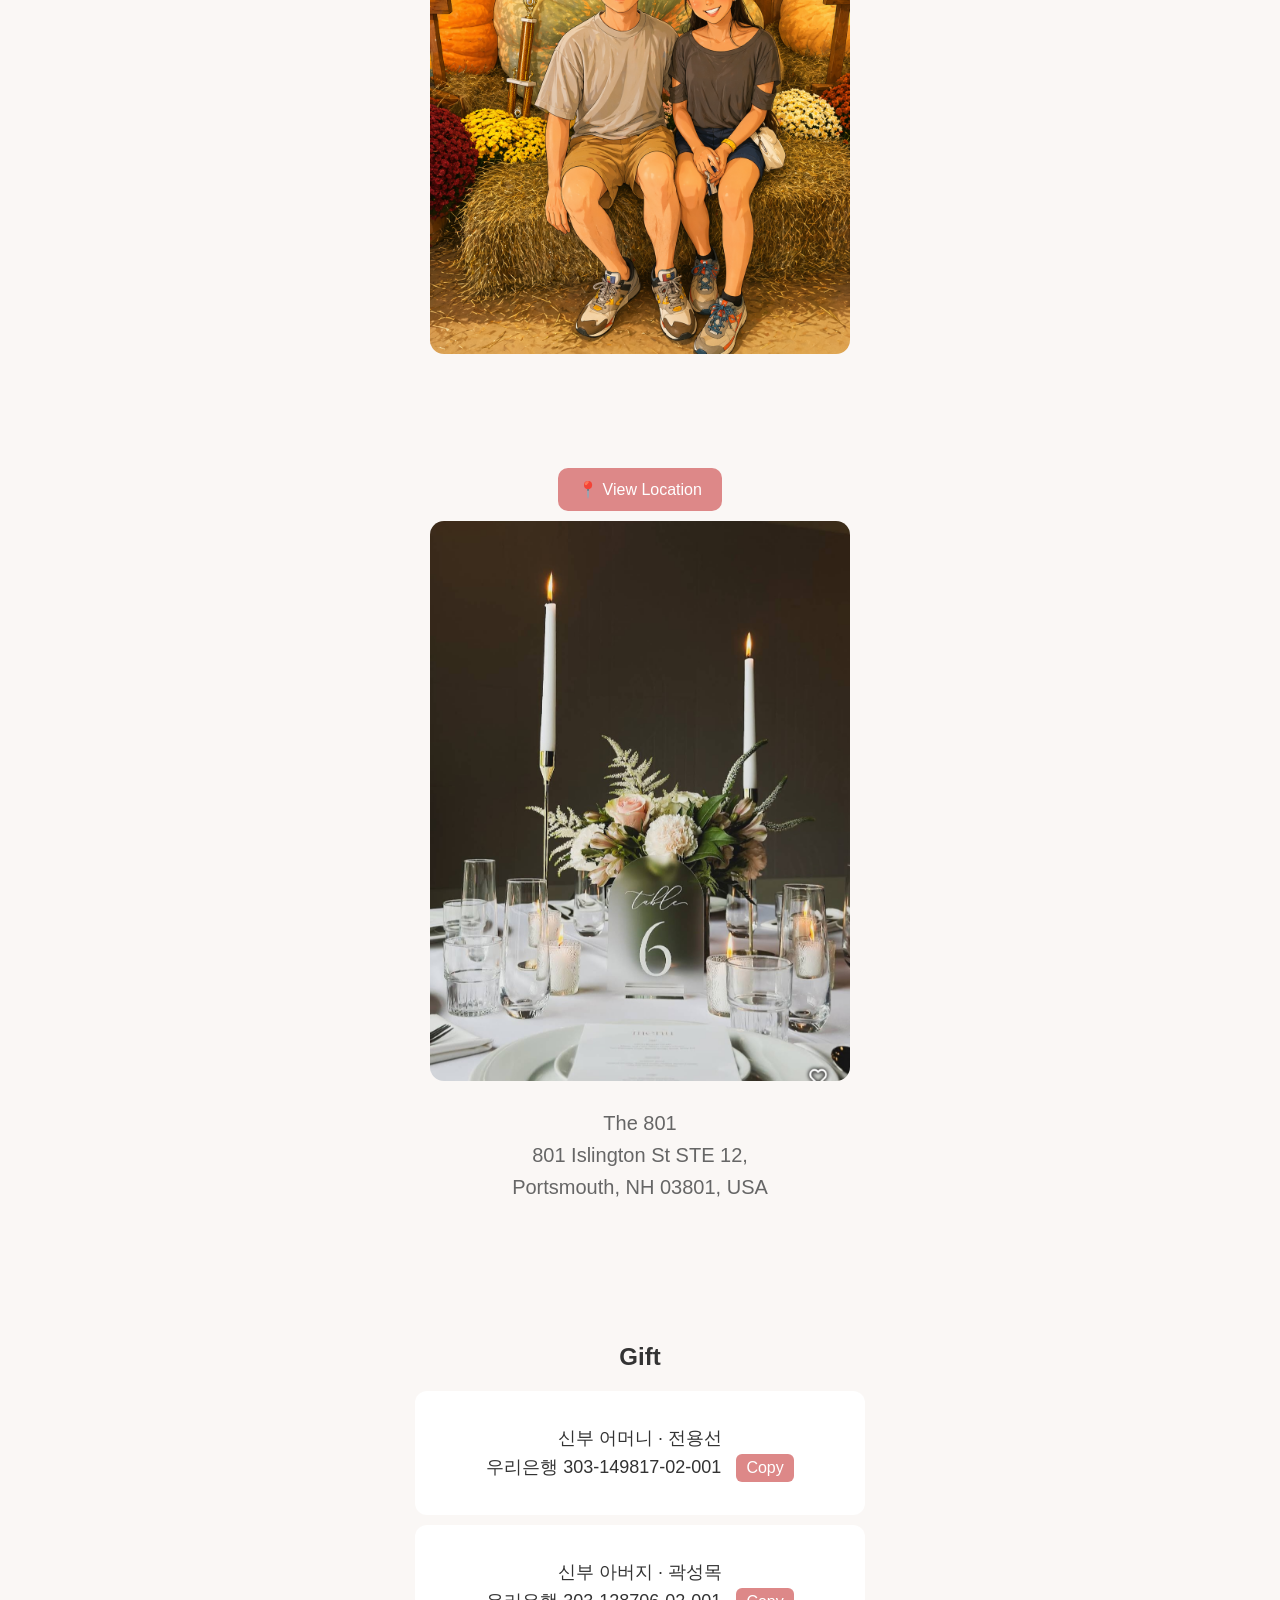
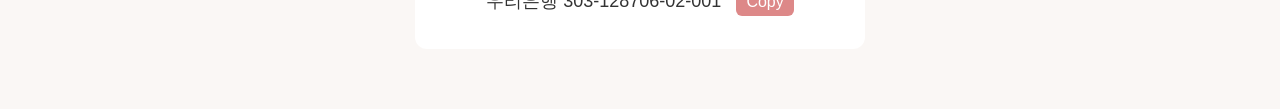
==== commit d269cccf: "bgm" ====
--- a/index.html
+++ b/index.html
@@ -113,7 +113,7 @@
     bgm.play();
   });
 
-  // 👆 첫 사용자 터치 시 배경음악 재생 (모바일 필수 정책 대응)
+  // 👆 첫 사용자 터치 시 배경음악 재생 (모바일 필수 정책 대응) //
   document.addEventListener('click', () => {
     if (bgm.paused) {
       bgm.play();
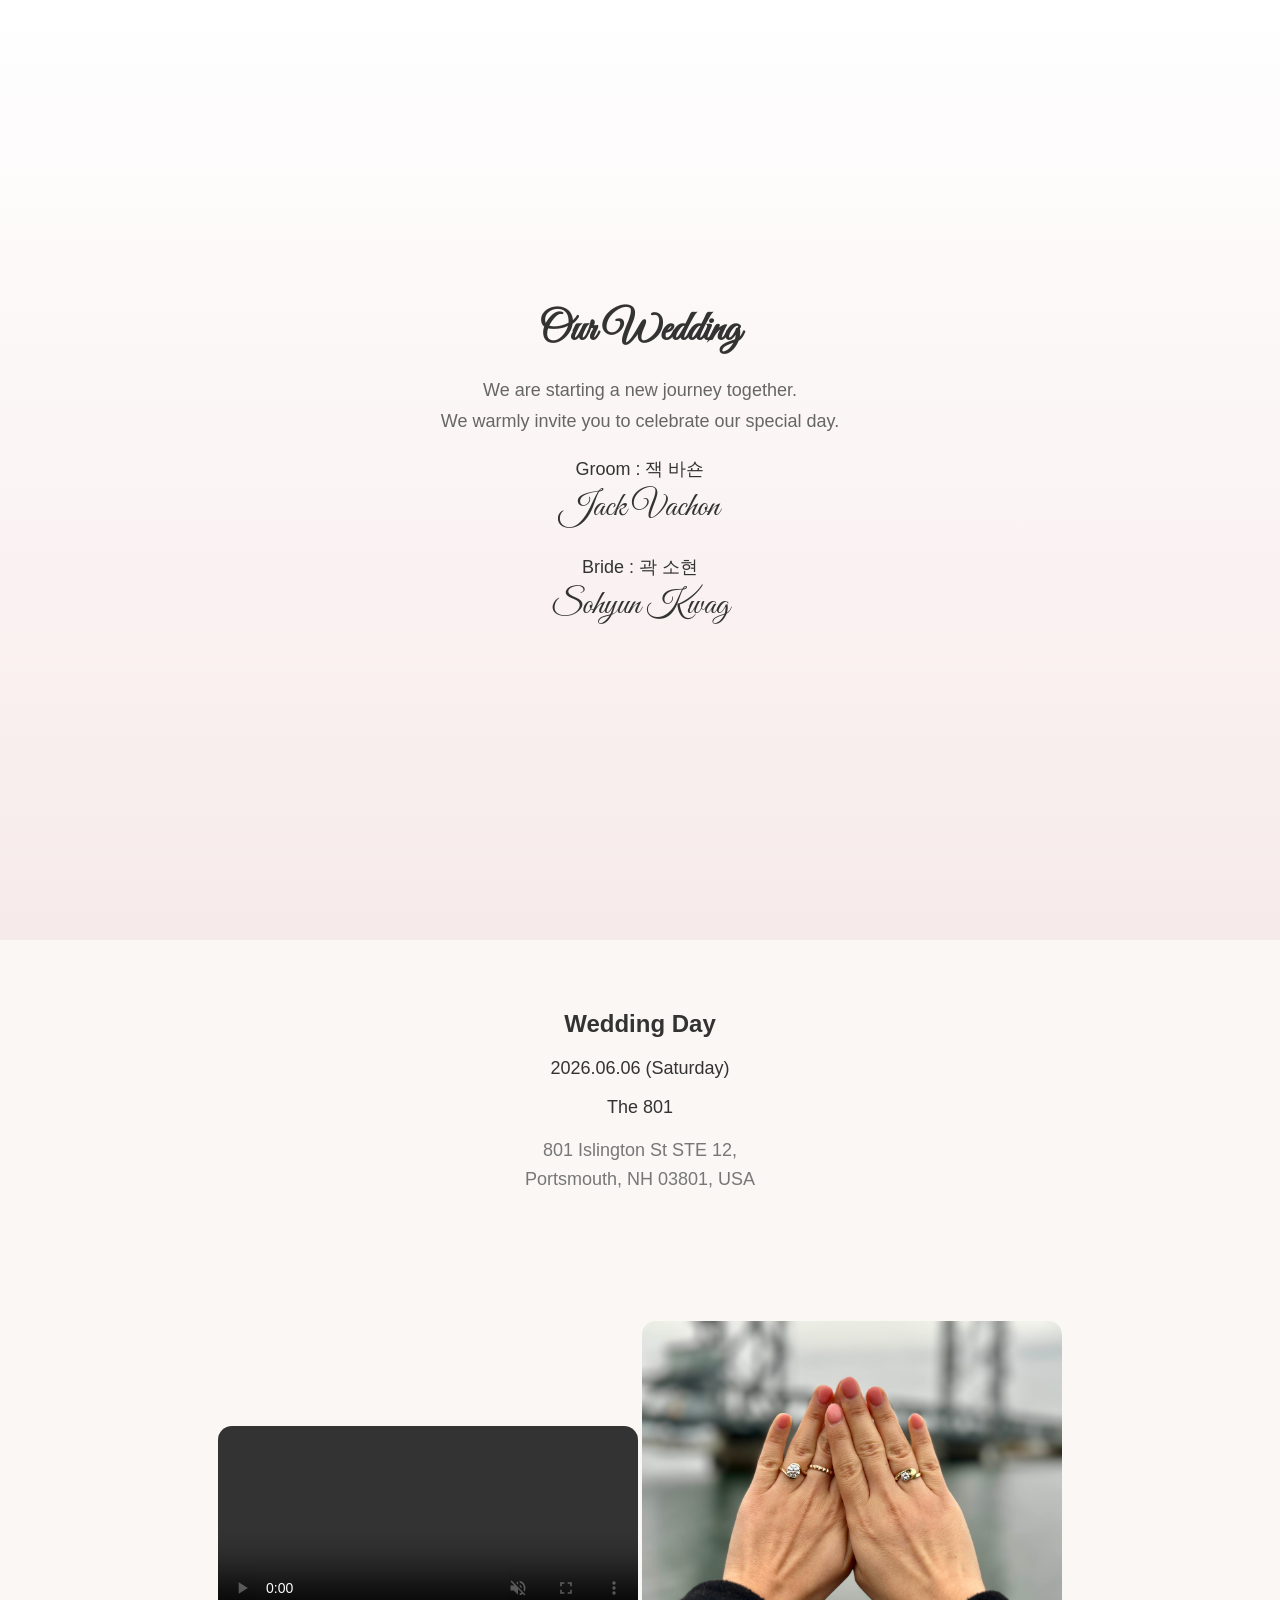
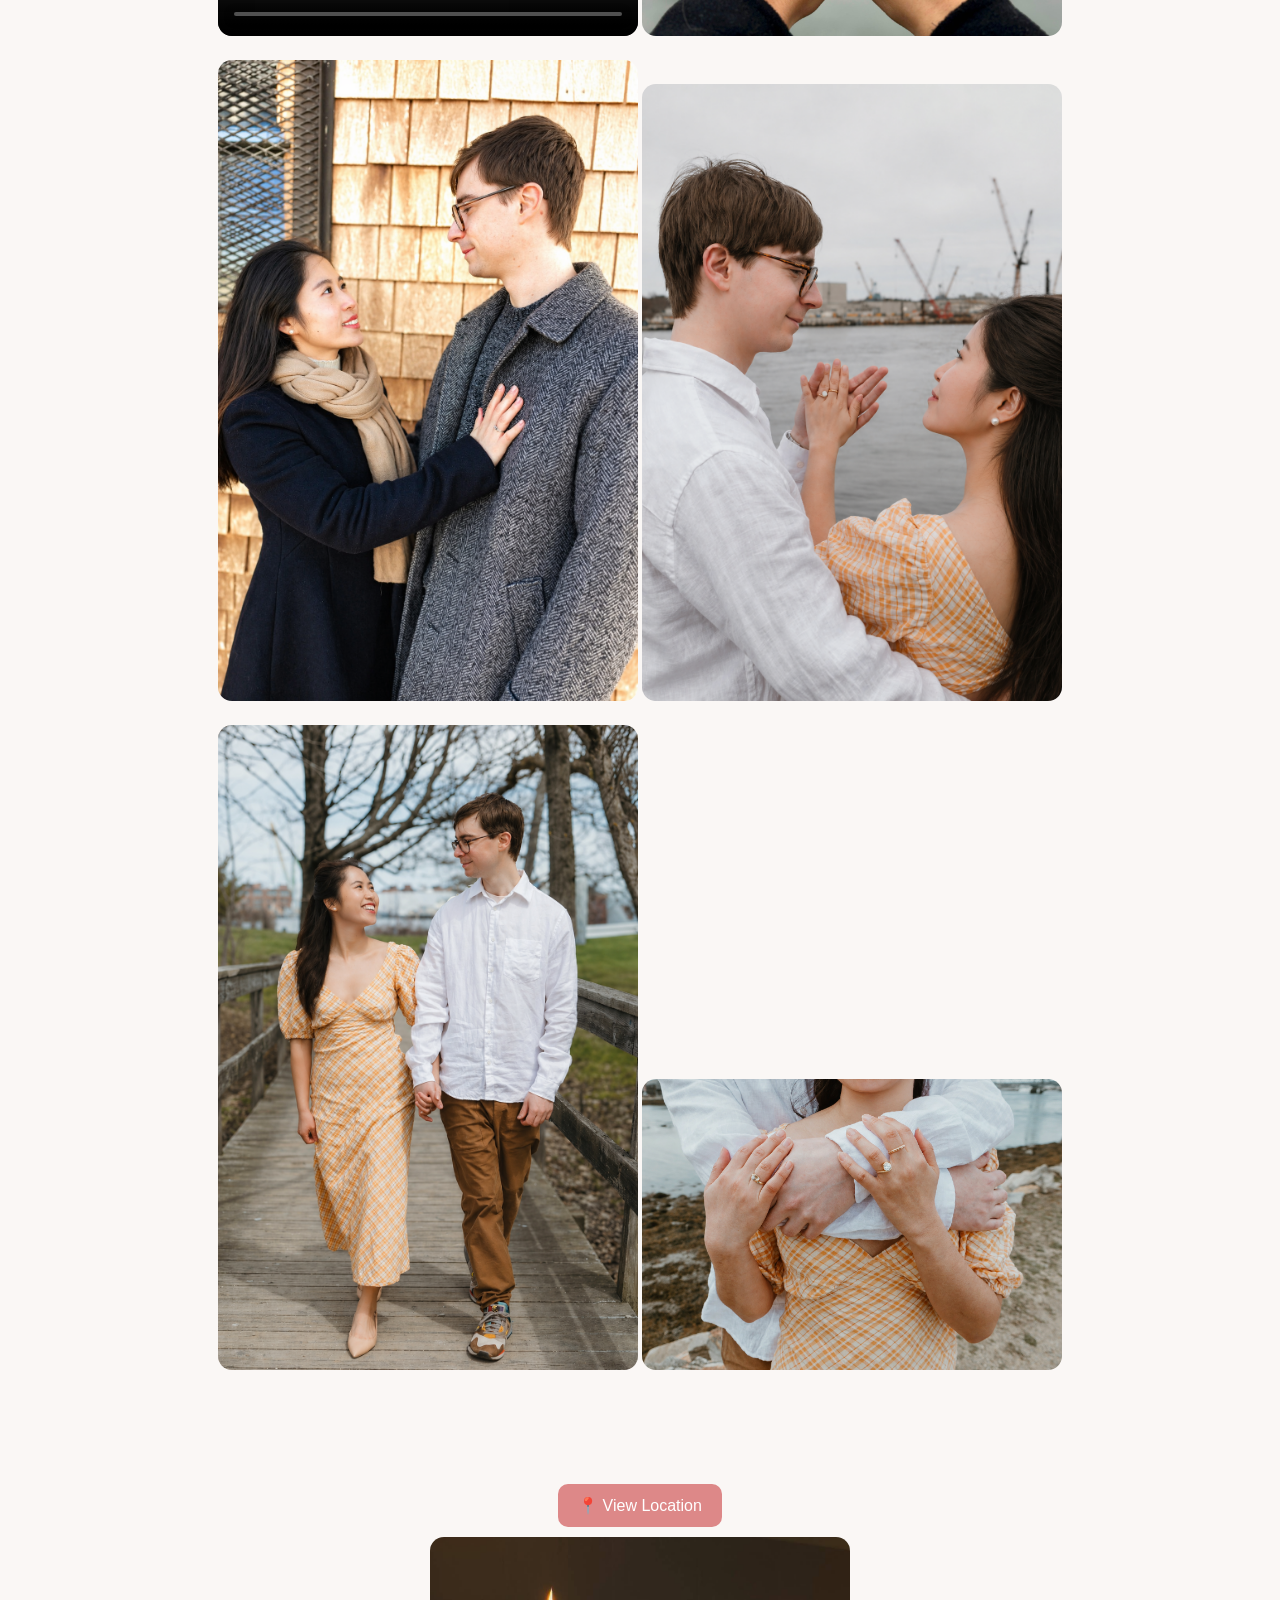
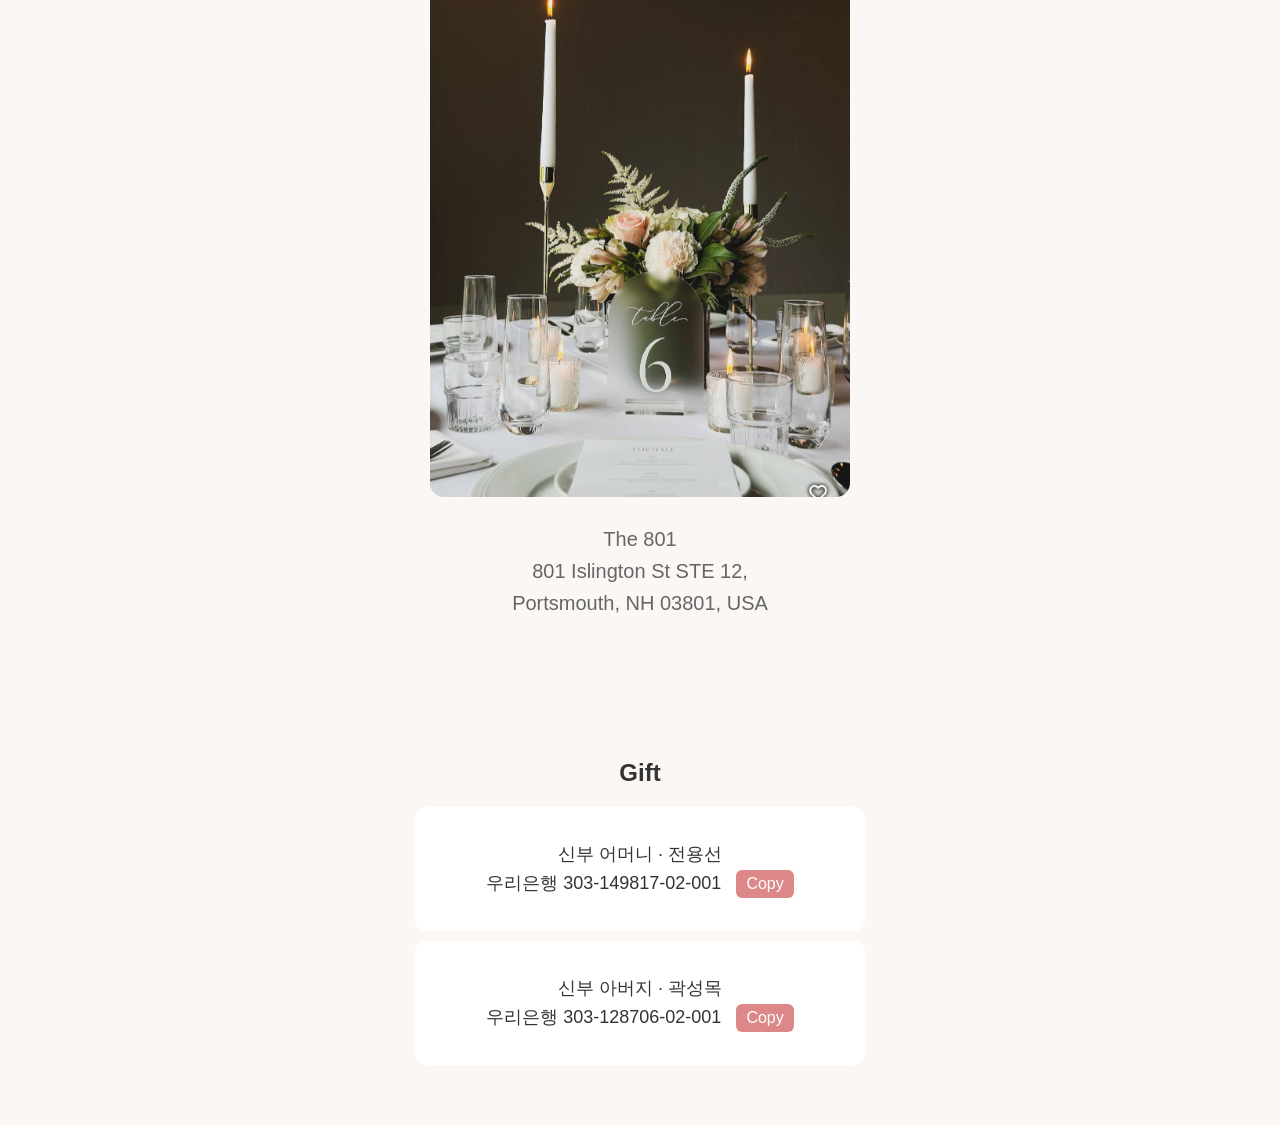
==== commit acdcef4a: "Update index.html change name" ====
--- a/index.html
+++ b/index.html
@@ -24,7 +24,7 @@
       </p>
 
       <p class="names">
-        Groom : 잭 바션<span class="eng-name">Jack Vachon</span><br>
+        Groom : 잭 바숀<span class="eng-name">Jack Vachon</span><br>
         Bride : 곽 소현<span class="eng-name">Sohyun Kwag</span><br>
       </p>
     </div>
@@ -52,7 +52,6 @@
     <img src="images/2.png">
     <img src="images/3.png">
     <img src="images/4.png">
-    <img src="images/AI character.png">
   </section>
 
   <!-- MAP -->
@@ -129,4 +128,4 @@
 </script>
 
 </body>
-</html>+</html>
